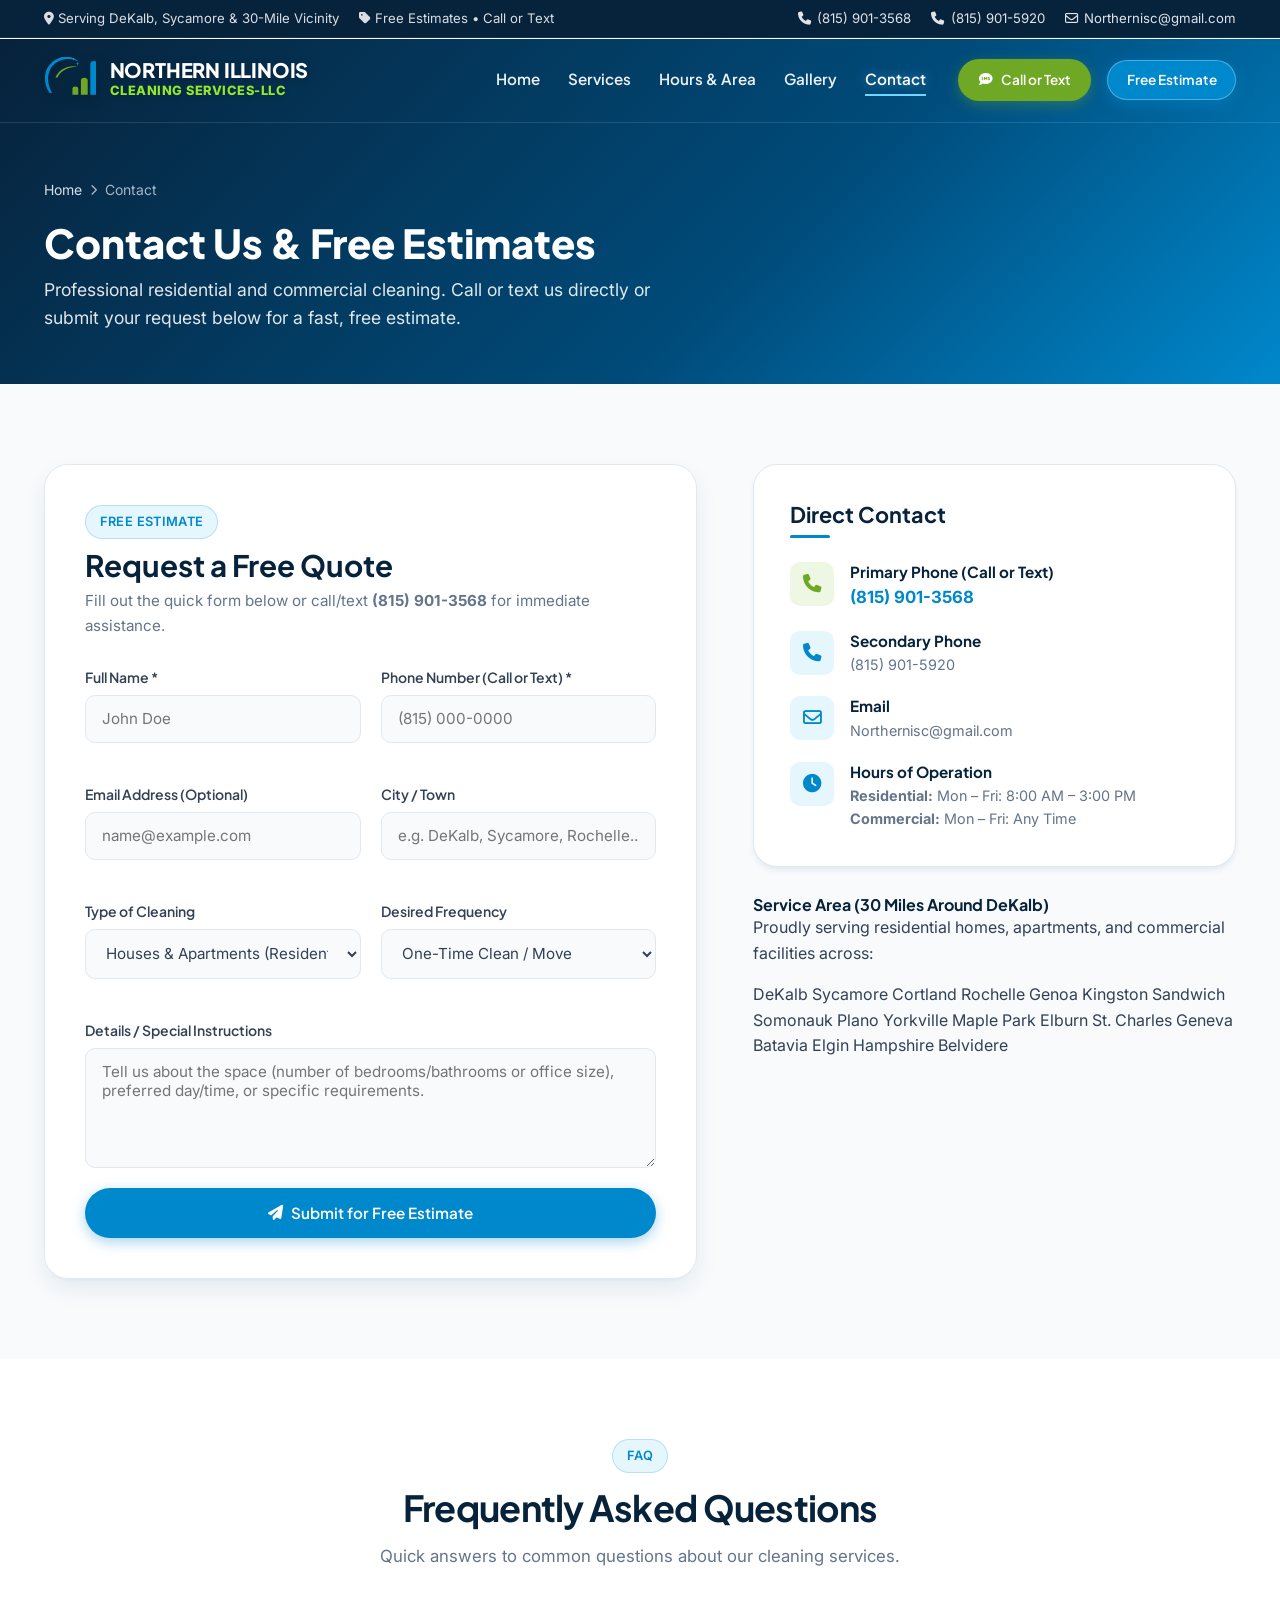
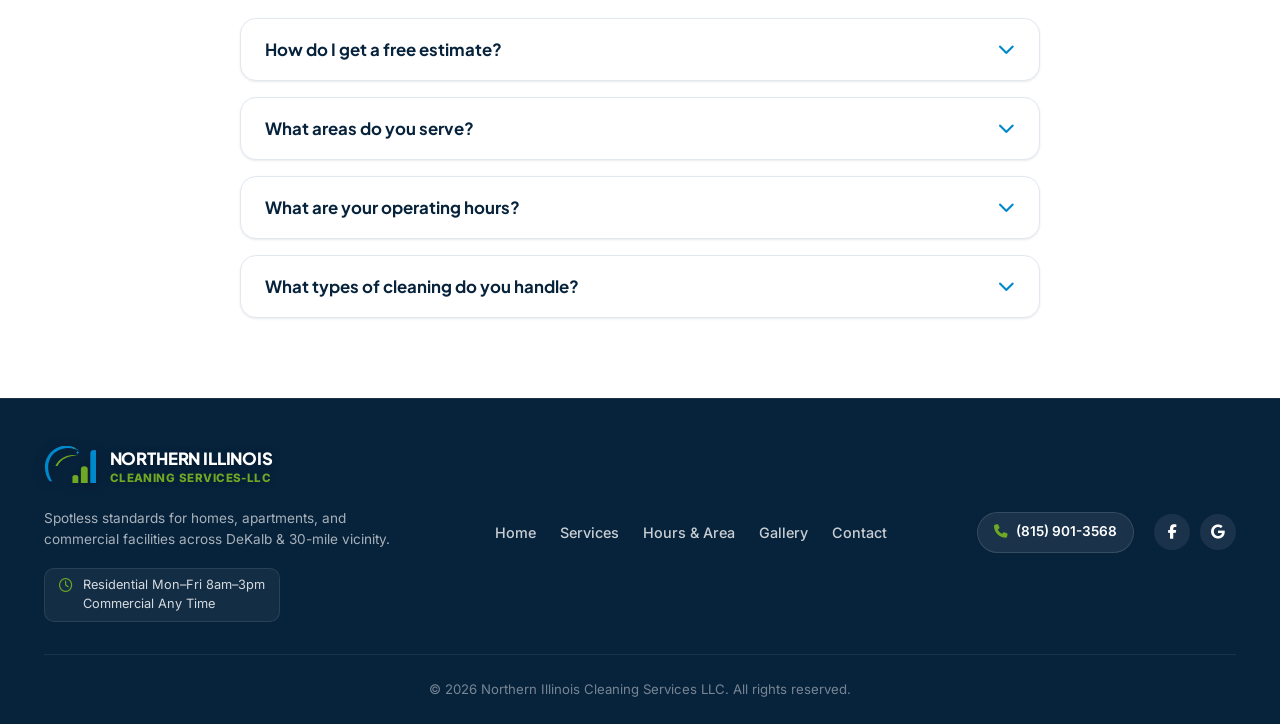
==== contact.html @ fe6244f5 "Fix commercial header mobile wrapping, add Facebook & Google buttons to mobile menu, and fix JS synt" ====
<!DOCTYPE html>
<html lang="en">
<head>
  <meta charset="UTF-8">
  <meta name="viewport" content="width=device-width, initial-scale=1.0">
  <title>Contact &amp; Free Estimate | Northern Illinois Cleaning Services LLC</title>
  <meta name="description" content="Get a free cleaning estimate for your house, apartment, or commercial office in DeKalb, IL and surrounding 30-mile vicinity. Call or text (815) 901-3568 today!">
  <link rel="preconnect" href="https://fonts.googleapis.com">
  <link rel="preconnect" href="https://fonts.gstatic.com" crossorigin>
  <link href="https://fonts.googleapis.com/css2?family=Inter:wght@400;500;600;700&family=Plus+Jakarta+Sans:wght@600;700;800&display=swap" rel="stylesheet">
  <link rel="stylesheet" href="https://cdnjs.cloudflare.com/ajax/libs/font-awesome/6.5.1/css/all.min.css">
  <link rel="stylesheet" href="css/style.css?v=2.9">
</head>
<body>

  <!-- Top Utility Bar -->
  <div class="top-bar">
    <div class="container top-bar-inner">
      <div class="top-bar-left">
        <span><i class="fa-solid fa-location-dot"></i> Serving DeKalb, Sycamore &amp; 30-Mile Vicinity</span>
        <span><i class="fa-solid fa-tag"></i> Free Estimates • Call or Text</span>
      </div>
      <div class="top-bar-right">
        <a href="tel:8159013568"><i class="fa-solid fa-phone"></i> (815) 901-3568</a>
        <a href="tel:8159015920"><i class="fa-solid fa-phone"></i> (815) 901-5920</a>
        <a href="mailto:Northernisc@gmail.com"><i class="fa-regular fa-envelope"></i> Northernisc@gmail.com</a>
      </div>
    </div>
  </div>

  <!-- Main Navigation Header -->
  <header class="site-header">
    <div class="container header-inner">
      <a href="index.html" class="logo-link">
        <img src="images/logo-icon.svg" alt="Northern Illinois Cleaning Services Logo" class="logo-img-mark" width="52" height="52">
        <div class="logo-text">
          <span class="logo-title">NORTHERN ILLINOIS</span>
          <span class="logo-subtitle">CLEANING SERVICES-LLC</span>
        </div>
      </a>

      <nav class="main-nav">
        <ul class="nav-links">
          <li><a href="index.html" class="nav-link">Home</a></li>
          <li><a href="index.html#services" class="nav-link">Services</a></li>
          <li><a href="index.html#hours" class="nav-link">Hours &amp; Area</a></li>
          <li><a href="gallery.html" class="nav-link">Gallery</a></li>
          <li><a href="contact.html" class="nav-link active">Contact</a></li>
          <li class="mobile-social-menu-item">
            <div class="mobile-social-buttons">
              <a href="#" class="mobile-social-btn btn-facebook" aria-label="Facebook">
                <i class="fa-brands fa-facebook-f"></i>
                <span>Facebook</span>
              </a>
              <a href="#" class="mobile-social-btn btn-google" aria-label="Google">
                <i class="fa-brands fa-google"></i>
                <span>Google</span>
              </a>
            </div>
          </li>
        </ul>
        <div class="nav-actions">
          <a href="tel:8159013568" class="btn btn-green btn-sm"><i class="fa-solid fa-comment-sms"></i> Call or Text</a>
          <a href="contact.html" class="btn btn-primary btn-sm">Free Estimate</a>
          <button class="mobile-toggle" aria-label="Toggle navigation menu" aria-expanded="false">
            <i class="fa-solid fa-bars"></i>
          </button>
        </div>
      </nav>
    </div>
  </header>

  <!-- Page Banner -->
  <section class="page-banner">
    <div class="container">
      <nav class="breadcrumb">
        <a href="index.html">Home</a>
        <i class="fa-solid fa-chevron-right" style="font-size: 0.7rem;"></i>
        <span>Contact</span>
      </nav>
      <div class="heading-reveal-mask">
        <h1>Contact Us &amp; Free Estimates</h1>
      </div>
      <p>Professional residential and commercial cleaning. Call or text us directly or submit your request below for a fast, free estimate.</p>
    </div>
  </section>

  <!-- Contact Section -->
  <section class="section section-light">
    <div class="container">
      <div class="contact-grid">
        
        <!-- Quote / Contact Form -->
        <div class="form-card">
          <span class="badge badge-cyan" style="margin-bottom: 0.5rem;">Free Estimate</span>
          <h2>Request a Free Quote</h2>
          <p class="form-subtitle">Fill out the quick form below or call/text <strong>(815) 901-3568</strong> for immediate assistance.</p>

          <div id="formStatus" class="form-status"></div>

          <form id="contactQuoteForm">
            <div class="form-group-row">
              <div class="form-group">
                <label for="fullName" class="form-label">Full Name *</label>
                <input type="text" id="fullName" class="form-control" placeholder="John Doe" required>
              </div>
              <div class="form-group">
                <label for="phone" class="form-label">Phone Number (Call or Text) *</label>
                <input type="tel" id="phone" class="form-control" placeholder="(815) 000-0000" required>
              </div>
            </div>

            <div class="form-group-row">
              <div class="form-group">
                <label for="email" class="form-label">Email Address (Optional)</label>
                <input type="email" id="email" class="form-control" placeholder="name@example.com">
              </div>
              <div class="form-group">
                <label for="cityLocation" class="form-label">City / Town</label>
                <input type="text" id="cityLocation" class="form-control" placeholder="e.g. DeKalb, Sycamore, Rochelle...">
              </div>
            </div>

            <div class="form-group-row">
              <div class="form-group">
                <label for="serviceType" class="form-label">Type of Cleaning</label>
                <select id="serviceType" class="form-control">
                  <option value="house_apartment">Houses &amp; Apartments (Residential)</option>
                  <option value="commercial_office">Offices &amp; Commercial</option>
                  <option value="regular_clean">Regular Maintenance Cleaning</option>
                  <option value="deep_cleaning">Deep Cleaning</option>
                  <option value="move_in_out">Move-In / Move-Out</option>
                  <option value="floor_carpet">Floor Care &amp; Other</option>
                </select>
              </div>
              <div class="form-group">
                <label for="serviceFrequency" class="form-label">Desired Frequency</label>
                <select id="serviceFrequency" class="form-control">
                  <option value="one_time">One-Time Clean / Move</option>
                  <option value="weekly">Weekly</option>
                  <option value="bi_weekly">Bi-Weekly (Every 2 Weeks)</option>
                  <option value="monthly">Monthly</option>
                  <option value="daily">Daily (Commercial)</option>
                </select>
              </div>
            </div>

            <div class="form-group">
              <label for="message" class="form-label">Details / Special Instructions</label>
              <textarea id="message" class="form-control" placeholder="Tell us about the space (number of bedrooms/bathrooms or office size), preferred day/time, or specific requirements."></textarea>
            </div>

            <button type="submit" class="btn btn-primary" style="width: 100%;">
              <i class="fa-solid fa-paper-plane"></i> Submit for Free Estimate
            </button>
          </form>
        </div>

        <!-- Sidebar Contact Info -->
        <div class="contact-sidebar">
          
          <div class="contact-info-card">
            <h3>Direct Contact</h3>
            <div class="contact-items">
              
              <div class="contact-item">
                <div class="contact-item-icon" style="background-color: var(--brand-green-light); color: var(--brand-green);">
                  <i class="fa-solid fa-phone"></i>
                </div>
                <div class="contact-item-text">
                  <h4>Primary Phone (Call or Text)</h4>
                  <p><a href="tel:8159013568" style="font-weight: 700; color: var(--primary-blue); font-size: 1.05rem;">(815) 901-3568</a></p>
                </div>
              </div>

              <div class="contact-item">
                <div class="contact-item-icon">
                  <i class="fa-solid fa-phone"></i>
                </div>
                <div class="contact-item-text">
                  <h4>Secondary Phone</h4>
                  <p><a href="tel:8159015920">(815) 901-5920</a></p>
                </div>
              </div>

              <div class="contact-item">
                <div class="contact-item-icon">
                  <i class="fa-regular fa-envelope"></i>
                </div>
                <div class="contact-item-text">
                  <h4>Email</h4>
                  <p><a href="mailto:Northernisc@gmail.com">Northernisc@gmail.com</a></p>
                </div>
              </div>

              <div class="contact-item">
                <div class="contact-item-icon">
                  <i class="fa-solid fa-clock"></i>
                </div>
                <div class="contact-item-text">
                  <h4>Hours of Operation</h4>
                  <p><strong>Residential:</strong> Mon – Fri: 8:00 AM – 3:00 PM</p>
                  <p><strong>Commercial:</strong> Mon – Fri: Any Time</p>
                </div>
              </div>

            </div>
          </div>

          <!-- Service Coverage Box (30 Miles) -->
          <div class="coverage-box">
            <h4>Service Area (30 Miles Around DeKalb)</h4>
            <p>Proudly serving residential homes, apartments, and commercial facilities across:</p>
            <div class="coverage-tags">
              <span class="coverage-tag">DeKalb</span>
              <span class="coverage-tag">Sycamore</span>
              <span class="coverage-tag">Cortland</span>
              <span class="coverage-tag">Rochelle</span>
              <span class="coverage-tag">Genoa</span>
              <span class="coverage-tag">Kingston</span>
              <span class="coverage-tag">Sandwich</span>
              <span class="coverage-tag">Somonauk</span>
              <span class="coverage-tag">Plano</span>
              <span class="coverage-tag">Yorkville</span>
              <span class="coverage-tag">Maple Park</span>
              <span class="coverage-tag">Elburn</span>
              <span class="coverage-tag">St. Charles</span>
              <span class="coverage-tag">Geneva</span>
              <span class="coverage-tag">Batavia</span>
              <span class="coverage-tag">Elgin</span>
              <span class="coverage-tag">Hampshire</span>
              <span class="coverage-tag">Belvidere</span>
            </div>
          </div>

        </div>

      </div>
    </div>
  </section>

  <!-- FAQ Section -->
  <section id="faq" class="section section-white">
    <div class="container">
      <div class="section-header">
        <span class="badge badge-cyan">FAQ</span>
        <h2>Frequently Asked Questions</h2>
        <p>Quick answers to common questions about our cleaning services.</p>
      </div>

      <div class="faq-list">
        <!-- FAQ 1 -->
        <div class="faq-item">
          <button class="faq-question">
            <span>How do I get a free estimate?</span>
            <i class="fa-solid fa-chevron-down"></i>
          </button>
          <div class="faq-answer">
            <p>You can call or text us anytime at <strong>(815) 901-3568</strong> or <strong>(815) 901-5920</strong>, or submit the form above. We offer completely free estimates with no obligation.</p>
          </div>
        </div>

        <!-- FAQ 2 -->
        <div class="faq-item">
          <button class="faq-question">
            <span>What areas do you serve?</span>
            <i class="fa-solid fa-chevron-down"></i>
          </button>
          <div class="faq-answer">
            <p>We serve a 30-mile radius around DeKalb, IL, including Sycamore, Cortland, Rochelle, Genoa, Kingston, Sandwich, Plano, Yorkville, Elburn, St. Charles, Geneva, Batavia, Elgin, and surrounding towns.</p>
          </div>
        </div>

        <!-- FAQ 3 -->
        <div class="faq-item">
          <button class="faq-question">
            <span>What are your operating hours?</span>
            <i class="fa-solid fa-chevron-down"></i>
          </button>
          <div class="faq-answer">
            <p>For residential cleanings (houses and apartments), our hours are Monday through Friday from 8:00 AM to 3:00 PM. For commercial clients (offices and workspaces), we are available Monday through Friday at any time, including daytime, evening, and night shifts.</p>
          </div>
        </div>

        <!-- FAQ 4 -->
        <div class="faq-item">
          <button class="faq-question">
            <span>What types of cleaning do you handle?</span>
            <i class="fa-solid fa-chevron-down"></i>
          </button>
          <div class="faq-answer">
            <p>We provide full-service cleaning for every need: regular maintenance (daily, weekly, bi-weekly, monthly), deep cleans, move-in / move-out turnover cleanings, and floor maintenance for homes, apartments, and offices.</p>
          </div>
        </div>
      </div>

    </div>
  </section>

  <!-- Footer (Compact Modern Design) -->
  <footer class="site-footer">
    <div class="container">
      <div class="footer-compact-wrap">
        <!-- Brand & Slogan -->
        <div class="footer-brand-compact">
          <a href="index.html" class="logo-link">
            <img src="images/logo-icon.svg" alt="Northern Illinois Cleaning Services" class="logo-img-mark" width="40" height="40">
            <div class="logo-text">
              <span class="logo-title" style="color: #ffffff; font-size: 1.05rem;">NORTHERN ILLINOIS</span>
              <span class="logo-subtitle" style="color: var(--brand-green); font-size: 0.72rem;">CLEANING SERVICES-LLC</span>
            </div>
          </a>
          <p>
            Spotless standards for homes, apartments, and commercial facilities across DeKalb &amp; 30-mile vicinity.
          </p>
          <div class="footer-hours-pill">
            <i class="fa-regular fa-clock"></i>
            <span>Residential Mon–Fri 8am–3pm<br>Commercial Any Time</span>
          </div>
        </div>

        <!-- Quick Horizontal Nav Links (Single Line) -->
        <nav class="footer-nav-compact" aria-label="Footer navigation">
          <a href="index.html">Home</a>
          <a href="index.html#services">Services</a>
          <a href="index.html#hours">Hours &amp; Area</a>
          <a href="gallery.html">Gallery</a>
          <a href="contact.html" class="active">Contact</a>
        </nav>

        <!-- Direct Actions & Socials -->
        <div class="footer-contact-compact">
          <a href="tel:8159013568" class="footer-phone-pill" title="Call or text for estimate">
            <i class="fa-solid fa-phone"></i> (815) 901-3568
          </a>
          <div class="footer-socials">
            <a href="#" class="social-link" aria-label="Facebook"><i class="fa-brands fa-facebook-f"></i></a>
            <a href="#" class="social-link" aria-label="Google Business"><i class="fa-brands fa-google"></i></a>
          </div>
        </div>
      </div>

      <!-- Bottom Bar: All Rights Reserved as the Very Last Thing on the Page -->
      <div class="footer-bottom">
        <p>&copy; 2026 Northern Illinois Cleaning Services LLC. All rights reserved.</p>
      </div>
    </div>
  </footer>

  <script src="js/main.js?v=2.9"></script>
</body>
</html>
---- css/style.css ----
/* ==========================================================================
   NORTHERN ILLINOIS CLEANING SERVICES LLC - STYLESHEET
   ========================================================================== */

:root {
  /* Brand Colors from Logo */
  --primary-blue: #0088cc;
  --primary-dark: #004b7a;
  --primary-deep: #07223b;
  --accent-blue: #00a4e4;
  --accent-light: #e5f6fd;
  
  --brand-green: #6ea824;
  --brand-green-dark: #588a1b;
  --brand-green-light: #eef7e4;
  
  --dark: #132238;
  --text-main: #334155;
  --text-muted: #64748b;
  --text-light: #94a3b8;
  --light-bg: #f8fafc;
  --card-bg: #ffffff;
  --border-color: #e2e8f0;
  
  /* Typography */
  --font-sans: 'Inter', -apple-system, BlinkMacSystemFont, 'Segoe UI', Roboto, sans-serif;
  --font-heading: 'Plus Jakarta Sans', -apple-system, BlinkMacSystemFont, 'Segoe UI', Roboto, sans-serif;
  
  /* Shadows */
  --shadow-sm: 0 1px 3px rgba(0, 0, 0, 0.06), 0 1px 2px rgba(0, 0, 0, 0.04);
  --shadow-md: 0 4px 6px -1px rgba(0, 75, 122, 0.08), 0 2px 4px -2px rgba(0, 75, 122, 0.05);
  --shadow-lg: 0 10px 25px -3px rgba(0, 75, 122, 0.1), 0 4px 6px -4px rgba(0, 75, 122, 0.05);
  --shadow-xl: 0 20px 35px -5px rgba(0, 75, 122, 0.15), 0 8px 10px -6px rgba(0, 75, 122, 0.05);
  
  /* Transitions */
  --transition: all 0.25s cubic-bezier(0.4, 0, 0.2, 1);
  --radius-sm: 6px;
  --radius-md: 10px;
  --radius-lg: 16px;
  --radius-xl: 24px;
  --radius-full: 9999px;
  
  --container-max: 1240px;
}

/* Base Reset */
*, *::before, *::after {
  box-sizing: border-box;
  margin: 0;
  padding: 0;
}

html {
  scroll-behavior: smooth;
  font-size: 16px;
}

body {
  font-family: var(--font-sans);
  color: var(--text-main);
  background-color: var(--light-bg);
  line-height: 1.6;
  overflow-x: hidden;
}

h1, h2, h3, h4, h5, h6 {
  font-family: var(--font-heading);
  color: var(--primary-deep);
  line-height: 1.25;
  font-weight: 700;
}

p {
  margin-bottom: 1rem;
}

p:last-child {
  margin-bottom: 0;
}

a {
  color: var(--primary-blue);
  text-decoration: none;
  transition: var(--transition);
}

a:hover {
  color: var(--brand-green);
}

img {
  max-width: 100%;
  height: auto;
  display: block;
}

ul {
  list-style: none;
}

.container {
  width: 100%;
  max-width: var(--container-max);
  margin-left: auto;
  margin-right: auto;
  padding-left: 1.5rem;
  padding-right: 1.5rem;
}

/* ==========================================================================
   BUTTONS & BADGES
   ========================================================================== */
.btn {
  display: inline-flex;
  align-items: center;
  justify-content: center;
  gap: 0.5rem;
  padding: 0.85rem 1.75rem;
  font-family: var(--font-heading);
  font-size: 0.95rem;
  font-weight: 600;
  border-radius: var(--radius-full);
  transition: var(--transition);
  cursor: pointer;
  border: 2px solid transparent;
  white-space: nowrap;
}

.btn-primary {
  background-color: var(--primary-blue);
  color: #ffffff;
  box-shadow: 0 4px 14px rgba(0, 136, 204, 0.35);
}

.btn-primary:hover {
  background-color: #0072aa;
  color: #ffffff;
  transform: translateY(-2px);
  box-shadow: 0 6px 20px rgba(0, 136, 204, 0.45);
}

.btn-green {
  background-color: var(--brand-green);
  color: #ffffff;
  box-shadow: 0 4px 14px rgba(110, 168, 36, 0.35);
}

.btn-green:hover {
  background-color: var(--brand-green-dark);
  color: #ffffff;
  transform: translateY(-2px);
}

.btn-secondary {
  background-color: var(--primary-deep);
  color: #ffffff;
}

.btn-secondary:hover {
  background-color: var(--primary-dark);
  color: #ffffff;
  transform: translateY(-2px);
}

.btn-outline {
  background-color: transparent;
  border-color: rgba(255, 255, 255, 0.5);
  color: #ffffff;
}

.btn-outline:hover {
  background-color: #ffffff;
  border-color: #ffffff;
  color: var(--primary-deep);
  transform: translateY(-2px);
}

.btn-outline-primary {
  background-color: transparent;
  border-color: var(--primary-blue);
  color: var(--primary-blue);
}

.btn-outline-primary:hover {
  background-color: var(--primary-blue);
  color: #ffffff;
}

.btn-white {
  background-color: #ffffff;
  color: var(--primary-deep);
}

.btn-white:hover {
  background-color: #f1f5f9;
  color: var(--primary-blue);
  transform: translateY(-2px);
}

.btn-sm {
  padding: 0.5rem 1.15rem;
  font-size: 0.85rem;
}

.badge {
  display: inline-flex;
  align-items: center;
  gap: 0.4rem;
  padding: 0.35rem 0.85rem;
  border-radius: var(--radius-full);
  font-size: 0.8rem;
  font-weight: 600;
  letter-spacing: 0.03em;
  text-transform: uppercase;
}

.badge-cyan {
  background-color: var(--accent-light);
  color: var(--primary-blue);
  border: 1px solid rgba(0, 136, 204, 0.2);
}

.badge-green {
  background-color: var(--brand-green-light);
  color: var(--brand-green);
  border: 1px solid rgba(110, 168, 36, 0.25);
}

.badge-white {
  background-color: rgba(255, 255, 255, 0.15);
  color: #ffffff;
  backdrop-filter: blur(8px);
  border: 1px solid rgba(255, 255, 255, 0.25);
}

/* ==========================================================================
   TOP BAR & HEADER NAVIGATION
   ========================================================================== */
.top-bar {
  background-color: var(--primary-deep);
  color: rgba(255, 255, 255, 0.85);
  font-size: 0.825rem;
  padding: 0.5rem 0;
  border-bottom: 1px solid rgba(255, 255, 255, 0.08);
  position: relative;
  z-index: 1001;
}

.top-bar-inner {
  display: flex;
  justify-content: space-between;
  align-items: center;
  flex-wrap: wrap;
  gap: 0.75rem;
}

.top-bar-left, .top-bar-right {
  display: flex;
  align-items: center;
  gap: 1.25rem;
}

.top-bar a {
  color: rgba(255, 255, 255, 0.88);
  display: inline-flex;
  align-items: center;
  gap: 0.4rem;
}

.top-bar a:hover {
  color: #72d4ff;
}

/* Base Site Header: Modern Transparent at Top */
.site-header {
  position: -webkit-sticky;
  position: sticky;
  top: 0;
  z-index: 1000;
  width: 100%;
  background-color: transparent;
  backdrop-filter: blur(0px);
  -webkit-backdrop-filter: blur(0px);
  border-bottom: 1px solid rgba(255, 255, 255, 0.12);
  box-shadow: none;
  -webkit-transform: translate3d(0, 0, 0);
  transform: translate3d(0, 0, 0);
  transition: background-color 0.35s cubic-bezier(0.4, 0, 0.2, 1),
              backdrop-filter 0.35s cubic-bezier(0.4, 0, 0.2, 1),
              -webkit-backdrop-filter 0.35s cubic-bezier(0.4, 0, 0.2, 1),
              border-color 0.35s cubic-bezier(0.4, 0, 0.2, 1),
              box-shadow 0.35s cubic-bezier(0.4, 0, 0.2, 1);
}

/* Scrolled State & Mobile Menu Open State: Solid White Frosted Glass */
.site-header.scrolled,
.site-header.menu-open {
  background-color: rgba(255, 255, 255, 0.98) !important;
  backdrop-filter: blur(14px);
  -webkit-backdrop-filter: blur(14px);
  border-bottom: 1px solid rgba(226, 232, 240, 0.9);
  box-shadow: 0 4px 20px -2px rgba(7, 34, 59, 0.08), 0 2px 6px -1px rgba(0, 0, 0, 0.04);
}

.header-inner {
  display: flex;
  align-items: center;
  justify-content: space-between;
  height: 84px;
  transition: height 0.3s cubic-bezier(0.4, 0, 0.2, 1);
}

.site-header.scrolled .header-inner {
  height: 70px;
}

.logo-link {
  display: flex;
  align-items: center;
  gap: 0.85rem;
  text-decoration: none;
}

.logo-img-mark {
  width: 52px;
  height: 52px;
  object-fit: contain;
  flex-shrink: 0;
  filter: drop-shadow(0 2px 6px rgba(0, 0, 0, 0.25));
  transition: width 0.3s ease, height 0.3s ease, filter 0.3s ease;
}

.site-header.scrolled .logo-img-mark {
  width: 44px;
  height: 44px;
  filter: none;
}

.logo-text {
  display: flex;
  flex-direction: column;
}

.logo-title {
  font-family: var(--font-heading);
  font-size: 1.25rem;
  font-weight: 800;
  color: #ffffff;
  letter-spacing: -0.01em;
  line-height: 1.1;
  text-shadow: 0 2px 10px rgba(0, 0, 0, 0.25);
  transition: color 0.3s ease, text-shadow 0.3s ease;
}

.site-header.scrolled .logo-title,
.site-header.menu-open .logo-title {
  color: var(--primary-blue);
  text-shadow: none;
}

.logo-subtitle {
  font-size: 0.8rem;
  font-weight: 800;
  color: #94e82b;
  letter-spacing: 0.04em;
  text-transform: uppercase;
  text-shadow: 0 1px 6px rgba(0, 0, 0, 0.2);
  transition: color 0.3s ease, text-shadow 0.3s ease;
}

.site-header.scrolled .logo-subtitle,
.site-header.menu-open .logo-subtitle {
  color: var(--brand-green);
  text-shadow: none;
}

.main-nav {
  display: flex;
  align-items: center;
  gap: 2rem;
}

.nav-links {
  display: flex;
  align-items: center;
  gap: 1.75rem;
}

.nav-link {
  font-family: var(--font-heading);
  font-size: 0.95rem;
  font-weight: 600;
  color: rgba(255, 255, 255, 0.92);
  padding: 0.5rem 0;
  position: relative;
  transition: color 0.25s ease, text-shadow 0.25s ease;
}

.nav-link::after {
  content: '';
  position: absolute;
  bottom: 0;
  left: 0;
  width: 0%;
  height: 2px;
  background-color: #72d4ff;
  transition: var(--transition);
}

.nav-link:hover, .nav-link.active {
  color: #ffffff;
  text-shadow: 0 0 12px rgba(114, 212, 255, 0.5);
}

.nav-link:hover::after, .nav-link.active::after {
  width: 100%;
}

/* Scrolled Nav Links */
.site-header.scrolled .nav-link {
  color: var(--text-main);
  text-shadow: none;
}

.site-header.scrolled .nav-link::after {
  background-color: var(--primary-blue);
}

.site-header.scrolled .nav-link:hover, 
.site-header.scrolled .nav-link.active {
  color: var(--primary-blue);
  text-shadow: none;
}

.nav-actions {
  display: flex;
  align-items: center;
  gap: 1rem;
}

/* Estimate button in transparent state has subtle glow */
.site-header:not(.scrolled) .nav-actions .btn-primary {
  border: 1.5px solid rgba(255, 255, 255, 0.3);
  box-shadow: 0 4px 15px rgba(0, 136, 204, 0.5);
}

.mobile-social-menu-item {
  display: none;
}

.mobile-toggle {
  display: none;
  background: none;
  border: none;
  font-size: 1.5rem;
  color: #ffffff;
  cursor: pointer;
  padding: 0.5rem;
  transition: color 0.3s ease;
}

.site-header.scrolled .mobile-toggle,
.site-header.menu-open .mobile-toggle {
  color: var(--primary-deep);
}

/* Anchor smooth scrolling offset */
section[id], div[id] {
  scroll-margin-top: 85px;
}

/* ==========================================================================
   PAGE HERO / SUBPAGE BANNER
   ========================================================================== */
.page-banner {
  background: linear-gradient(135deg, var(--primary-deep) 0%, var(--primary-dark) 60%, var(--primary-blue) 100%);
  color: #ffffff;
  margin-top: -84px;
  padding: calc(84px + 3.5rem) 0 3.25rem;
  position: relative;
  overflow: hidden;
}

.page-banner h1 {
  color: #ffffff;
  font-size: 2.5rem;
  font-weight: 800;
  margin-bottom: 0.5rem;
}

.page-banner p {
  color: rgba(255, 255, 255, 0.88);
  font-size: 1.1rem;
  max-width: 650px;
}

.breadcrumb {
  display: flex;
  align-items: center;
  gap: 0.5rem;
  font-size: 0.875rem;
  margin-bottom: 1rem;
  color: rgba(255, 255, 255, 0.65);
}

.breadcrumb a {
  color: rgba(255, 255, 255, 0.85);
}

.breadcrumb a:hover {
  color: #72d4ff;
}

/* ==========================================================================
   HOMEPAGE HERO SECTION - CRESCENT CLEANING CINEMATIC VIDEO HERO
   ========================================================================== */
.hero-video-section {
  position: relative;
  min-height: 96vh;
  display: flex;
  align-items: center;
  justify-content: center;
  margin-top: -84px;
  padding: calc(84px + 6rem) 0 8.5rem;
  overflow: hidden;
  background-color: var(--primary-deep);
  color: #ffffff;
}

/* Background Video Container */
.hero-video-wrap {
  position: absolute;
  top: 0;
  left: 0;
  width: 100%;
  height: 100%;
  z-index: 1;
  overflow: hidden;
}

.hero-video-element {
  position: absolute;
  top: 50%;
  left: 50%;
  min-width: 100%;
  min-height: 100%;
  width: auto;
  height: auto;
  transform: translate(-50%, -50%);
  object-fit: cover;
  filter: brightness(0.85) contrast(1.1);
  opacity: 0;
  transition: opacity 1.2s ease-in-out;
  pointer-events: none;
}

.hero-video-element.active {
  opacity: 1;
}

/* Dark Cinematic Navy/Blue Gradient Overlay */
.hero-video-overlay {
  position: absolute;
  inset: 0;
  z-index: 2;
  background: linear-gradient(
    180deg,
    rgba(7, 34, 59, 0.72) 0%,
    rgba(7, 34, 59, 0.48) 45%,
    rgba(7, 34, 59, 0.88) 100%
  );
  backdrop-filter: blur(1px);
}

/* Hero Content */
.hero-video-content {
  position: relative;
  z-index: 3;
  text-align: center;
  max-width: 1100px;
  margin: 0 auto;
  padding: 0 1.5rem;
}

.hero-giant-title {
  font-family: var(--font-heading);
  font-size: 3.85rem;
  font-weight: 800;
  line-height: 1.16;
  letter-spacing: -0.02em;
  color: #ffffff;
  margin-bottom: 0;
  text-shadow: 0 4px 24px rgba(0, 0, 0, 0.65);
}

.hero-giant-title span.text-highlight {
  display: block;
  color: #72d4ff;
  font-weight: 800;
  letter-spacing: -0.01em;
  margin-top: 0.45rem;
}

/* Scroll Down Indicator */
.hero-scroll-down {
  position: absolute;
  bottom: 25px;
  left: 50%;
  transform: translateX(-50%);
  z-index: 3;
  color: rgba(255, 255, 255, 0.75);
  font-size: 1.35rem;
  animation: heroBounce 2s infinite;
  text-decoration: none;
  transition: var(--transition);
}

.hero-scroll-down:hover {
  color: #72d4ff;
}

@keyframes heroBounce {
  0%, 20%, 50%, 80%, 100% {
    transform: translate(-50%, 0);
  }
  40% {
    transform: translate(-50%, -10px);
  }
  60% {
    transform: translate(-50%, -5px);
  }
}

@media (max-width: 768px) {
  .hero-video-section {
    min-height: 85vh;
    margin-top: -76px;
    padding: calc(76px + 3rem) 0 4.5rem;
  }

  .hero-giant-title {
    font-size: 2.35rem;
    margin-bottom: 0;
  }
}

/* ==========================================================================
   STATS STRIP
   ========================================================================== */
.stats-strip {
  background-color: #ffffff;
  padding: 2.25rem 0;
  box-shadow: var(--shadow-md);
  position: relative;
  z-index: 10;
  margin-top: -30px;
  border-radius: var(--radius-xl);
  margin-left: 1.5rem;
  margin-right: 1.5rem;
  max-width: var(--container-max);
}

.stats-grid {
  display: grid;
  grid-template-columns: repeat(3, 1fr);
  gap: 1.5rem;
  text-align: center;
}

.stat-item {
  padding: 0 1rem;
  border-right: 1px solid var(--border-color);
}

.stat-item:last-child {
  border-right: none;
}

.stat-number {
  font-family: var(--font-heading);
  font-size: 2.25rem;
  font-weight: 800;
  color: var(--primary-blue);
  line-height: 1;
  margin-bottom: 0.35rem;
}

.stat-label {
  font-size: 0.875rem;
  font-weight: 600;
  color: var(--text-muted);
}

/* ==========================================================================
   SERVICES SECTION
   ========================================================================== */
.section {
  padding: 5rem 0;
}

.section-light {
  background-color: var(--light-bg);
}

.section-white {
  background-color: #ffffff;
}

.section-header {
  text-align: center;
  max-width: 700px;
  margin: 0 auto 3rem;
}

.section-header .badge {
  margin-bottom: 0.75rem;
}

.section-header h2 {
  font-size: 2.25rem;
  letter-spacing: -0.02em;
  margin-bottom: 0.85rem;
}

.section-header p {
  font-size: 1.05rem;
  color: var(--text-muted);
}

.services-grid {
  display: grid;
  grid-template-columns: repeat(3, 1fr);
  gap: 2rem;
}

.service-card {
  background-color: var(--card-bg);
  border-radius: var(--radius-lg);
  overflow: visible;
  box-shadow: var(--shadow-sm);
  border: 1px solid var(--border-color);
  transition: var(--transition);
  display: flex;
  flex-direction: column;
}

.service-card:hover {
  transform: translateY(-5px);
  box-shadow: var(--shadow-xl);
  border-color: rgba(0, 136, 204, 0.4);
}

.service-thumb-wrap {
  position: relative;
  height: 250px;
  overflow: visible;
}

.service-thumb-main {
  width: 100%;
  height: 100%;
  overflow: hidden;
  border-radius: calc(var(--radius-lg) - 1px) calc(var(--radius-lg) - 1px) 0 0;
  position: relative;
  background-color: #07223b;
}

.service-thumb-main img {
  width: 100%;
  height: 100%;
  object-fit: cover;
  transition: transform 0.6s cubic-bezier(0.2, 0, 0.2, 1);
}

.service-card:hover .service-thumb-main img {
  transform: scale(1.06);
}

/* Category Badge (Top Left of Thumbnail) */
.service-category-tag {
  position: absolute;
  top: 14px;
  left: 14px;
  background: rgba(7, 34, 59, 0.88);
  backdrop-filter: blur(8px);
  -webkit-backdrop-filter: blur(8px);
  color: #ffffff;
  padding: 0.35rem 0.75rem;
  border-radius: var(--radius-full);
  font-size: 0.75rem;
  font-weight: 700;
  letter-spacing: 0.02em;
  display: flex;
  align-items: center;
  gap: 0.45rem;
  box-shadow: 0 4px 12px rgba(0, 0, 0, 0.25);
  border: 1px solid rgba(255, 255, 255, 0.2);
  z-index: 2;
}

.service-category-tag i {
  color: var(--brand-green);
}

/* Parallax Subimage Floating Card (Shifted down and to the right into whitespace) */
.service-subimage-card {
  position: absolute;
  bottom: -36px;
  right: -22px;
  width: 192px;
  height: 142px;
  border-radius: 18px;
  border: none;
  box-shadow: 0 20px 45px rgba(0, 0, 0, 0.4);
  z-index: 5;
  -webkit-transform: translate3d(0, var(--subimage-y, 0px), 0);
  transform: translate3d(0, var(--subimage-y, 0px), 0);
  transition: box-shadow 0.3s ease;
  will-change: transform;
}

.service-card:hover .service-subimage-card {
  box-shadow: 0 26px 58px rgba(0, 0, 0, 0.5);
}

.subimage-inner {
  position: relative;
  width: 100%;
  height: 100%;
  border-radius: 18px;
  overflow: hidden;
  background-color: #07223b;
  transition: transform 0.4s cubic-bezier(0.2, 0, 0.2, 1);
}

.service-card:hover .subimage-inner {
  transform: scale(1.04);
}

.subimage-inner img {
  width: 100%;
  height: 100%;
  object-fit: cover;
  transition: transform 0.6s ease;
}

.service-card:hover .subimage-inner img {
  transform: scale(1.08);
}

.service-body {
  padding: 2.25rem 1.75rem 1.75rem;
  flex: 1;
  display: flex;
  flex-direction: column;
}

.service-body h3 {
  font-size: 1.25rem;
  margin-bottom: 0.65rem;
  color: var(--primary-deep);
}

.service-body p {
  color: var(--text-muted);
  font-size: 0.95rem;
  margin-bottom: 1.25rem;
  flex: 1;
}

.service-features {
  margin-bottom: 1.5rem;
}

.service-features li {
  display: flex;
  align-items: center;
  gap: 0.5rem;
  font-size: 0.875rem;
  color: var(--text-main);
  margin-bottom: 0.4rem;
}

.service-features li i {
  color: var(--brand-green);
  font-size: 0.8rem;
}

.service-link {
  display: inline-flex;
  align-items: center;
  gap: 0.4rem;
  font-family: var(--font-heading);
  font-weight: 700;
  font-size: 0.9rem;
  color: var(--primary-blue);
}

.service-link:hover {
  color: var(--brand-green);
  gap: 0.6rem;
}

/* ==========================================================================
   WHY CHOOSE US
   ========================================================================== */
.feature-split {
  display: grid;
  grid-template-columns: 1fr 1fr;
  gap: 4rem;
  align-items: center;
}

.feature-img-stack {
  position: relative;
}

.feature-img-main {
  border-radius: var(--radius-xl);
  overflow: hidden;
  box-shadow: var(--shadow-xl);
  height: 440px;
}

.feature-img-main img {
  width: 100%;
  height: 100%;
  object-fit: cover;
}

.feature-badge-box {
  position: absolute;
  bottom: -20px;
  right: -20px;
  background-color: #ffffff;
  padding: 1.25rem 1.5rem;
  border-radius: var(--radius-lg);
  box-shadow: var(--shadow-xl);
  border: 1px solid var(--border-color);
  max-width: 240px;
}

.feature-badge-box h4 {
  font-size: 1.05rem;
  margin-bottom: 0.25rem;
  color: var(--primary-deep);
}

.feature-badge-box p {
  font-size: 0.825rem;
  color: var(--text-muted);
  margin-bottom: 0;
}

.feature-list {
  display: flex;
  flex-direction: column;
  gap: 1.35rem;
  margin-top: 1.75rem;
}

.feature-item {
  display: flex;
  gap: 1.15rem;
  align-items: flex-start;
}

.feature-icon-wrap {
  width: 48px;
  height: 48px;
  background-color: var(--accent-light);
  color: var(--primary-blue);
  border-radius: var(--radius-lg);
  display: flex;
  align-items: center;
  justify-content: center;
  font-size: 1.25rem;
  flex-shrink: 0;
  border: 1px solid rgba(0, 136, 204, 0.15);
}

.feature-item-body h4 {
  font-size: 1.1rem;
  margin-bottom: 0.25rem;
}

.feature-item-body p {
  color: var(--text-muted);
  font-size: 0.95rem;
}

/* ==========================================================================
   GALLERY PAGE & SHOWCASE
   ========================================================================== */
.gallery-filters {
  display: flex;
  justify-content: center;
  flex-wrap: wrap;
  gap: 0.75rem;
  margin-bottom: 2.5rem;
}

.filter-btn {
  padding: 0.6rem 1.35rem;
  font-family: var(--font-heading);
  font-size: 0.9rem;
  font-weight: 600;
  border-radius: var(--radius-full);
  background-color: #ffffff;
  color: var(--text-main);
  border: 1px solid var(--border-color);
  cursor: pointer;
  transition: var(--transition);
}

.filter-btn:hover, .filter-btn.active {
  background-color: var(--primary-blue);
  color: #ffffff;
  border-color: var(--primary-blue);
  box-shadow: 0 4px 12px rgba(0, 136, 204, 0.25);
}

/* ==========================================================================
   Creative Transformation Gallery (Dual Before & After with Indicator)
   ========================================================================== */
.gallery-grid {
  display: grid;
  grid-template-columns: repeat(2, 1fr);
  gap: 2rem;
}

.gallery-card {
  background: #ffffff;
  border-radius: var(--radius-xl);
  border: 1px solid rgba(0, 48, 80, 0.1);
  box-shadow: 0 4px 20px rgba(0, 48, 80, 0.05);
  padding: 1.25rem;
  display: flex;
  flex-direction: column;
  transition: transform 0.3s cubic-bezier(0.2, 0, 0.2, 1),
              box-shadow 0.3s cubic-bezier(0.2, 0, 0.2, 1),
              border-color 0.3s ease;
  position: relative;
}

.gallery-card:hover {
  transform: translateY(-4px);
  box-shadow: 0 12px 32px rgba(0, 48, 80, 0.1);
  border-color: rgba(0, 136, 204, 0.25);
}

.card-header-clean {
  display: flex;
  align-items: center;
  justify-content: space-between;
  margin-bottom: 0.85rem;
  padding: 0 0.25rem;
  gap: 0.75rem;
  flex-wrap: wrap;
}

.card-title-clean {
  font-size: 1.05rem;
  font-weight: 700;
  color: var(--primary-deep);
  margin: 0;
}

.category-tag-clean {
  display: inline-flex;
  align-items: center;
  gap: 0.35rem;
  font-size: 0.75rem;
  font-weight: 700;
  text-transform: uppercase;
  letter-spacing: 0.04em;
  color: var(--primary-blue);
  background: rgba(0, 136, 204, 0.08);
  padding: 0.25rem 0.65rem;
  border-radius: var(--radius-full);
}

.transform-duo {
  position: relative;
  display: grid;
  grid-template-columns: 1fr 1fr;
  gap: 0.75rem;
  border-radius: var(--radius-lg);
  align-items: stretch;
}

.photo-pane,
.showcase-photo-pane {
  position: relative;
  border-radius: var(--radius-md);
  overflow: hidden;
  height: 240px;
  background-color: #07223b;
  cursor: pointer;
}

.showcase-photo-pane {
  height: 280px;
}

.photo-pane img,
.showcase-photo-pane img {
  width: 100%;
  height: 100%;
  object-fit: cover;
  display: block;
  transition: transform 0.45s cubic-bezier(0.2, 0, 0.2, 1),
              filter 0.4s ease;
}

/* Grayscale on Before image to emphasize dirty vs pristine transformation */
.before-pane img {
  filter: grayscale(88%) contrast(92%);
}

.before-pane:hover img {
  filter: grayscale(0%) contrast(100%);
}

.photo-pane:hover img,
.showcase-photo-pane:hover img {
  transform: scale(1.05);
}

/* Status Badges */
.status-pill {
  position: absolute;
  top: 10px;
  left: 10px;
  font-size: 0.7rem;
  font-weight: 800;
  letter-spacing: 0.06em;
  text-transform: uppercase;
  padding: 0.25rem 0.65rem;
  border-radius: var(--radius-full);
  display: inline-flex;
  align-items: center;
  gap: 0.3rem;
  backdrop-filter: blur(8px);
  -webkit-backdrop-filter: blur(8px);
  box-shadow: 0 2px 8px rgba(0, 0, 0, 0.2);
  z-index: 2;
}

.pill-before {
  background: rgba(220, 38, 38, 0.92);
  color: #ffffff;
}

.pill-after {
  background: rgba(22, 163, 74, 0.95);
  color: #ffffff;
}

.pill-showcase {
  background: rgba(0, 75, 122, 0.88);
  color: #ffffff;
}

/* Floating Center Indicator Arrow */
.transform-indicator {
  position: absolute;
  top: 50%;
  left: 50%;
  transform: translate(-50%, -50%);
  z-index: 4;
  pointer-events: none;
}

.indicator-icon {
  width: 36px;
  height: 36px;
  border-radius: 50%;
  background: #ffffff;
  color: var(--primary-deep);
  display: flex;
  align-items: center;
  justify-content: center;
  font-size: 0.9rem;
  box-shadow: 0 4px 14px rgba(0, 48, 80, 0.2);
  border: 2px solid var(--brand-green);
  transition: transform 0.3s ease, background-color 0.3s ease, color 0.3s ease;
}

.transform-card:hover .indicator-icon {
  transform: scale(1.18);
  background: var(--brand-green);
  color: #ffffff;
}

/* Pane Zoom Icon */
.pane-zoom-btn {
  position: absolute;
  top: 10px;
  right: 10px;
  width: 32px;
  height: 32px;
  background: rgba(0, 0, 0, 0.55);
  backdrop-filter: blur(6px);
  -webkit-backdrop-filter: blur(6px);
  border-radius: 50%;
  display: flex;
  align-items: center;
  justify-content: center;
  color: #ffffff;
  font-size: 0.8rem;
  opacity: 0;
  transform: scale(0.85);
  transition: all 0.2s ease;
  border: none;
  cursor: pointer;
  z-index: 3;
}

.photo-pane:hover .pane-zoom-btn,
.showcase-photo-pane:hover .pane-zoom-btn {
  opacity: 1;
  transform: scale(1);
}

@media (max-width: 900px) {
  .gallery-grid {
    grid-template-columns: 1fr;
  }
}

@media (max-width: 480px) {
  .photo-pane {
    height: 165px;
  }
  .showcase-photo-pane {
    height: 220px;
  }
  .indicator-icon {
    width: 30px;
    height: 30px;
    font-size: 0.75rem;
  }
}

/* ==========================================================================
   TESTIMONIALS
   ========================================================================== */
.testimonials-grid {
  display: grid;
  grid-template-columns: repeat(3, 1fr);
  gap: 2rem;
}

.testimonial-card {
  background-color: #ffffff;
  border-radius: var(--radius-lg);
  padding: 2.25rem;
  box-shadow: var(--shadow-md);
  border: 1px solid var(--border-color);
  position: relative;
  display: flex;
  flex-direction: column;
  justify-content: space-between;
}

.star-rating {
  color: #f59e0b;
  font-size: 0.95rem;
  margin-bottom: 1rem;
}

.testimonial-text {
  font-size: 0.95rem;
  color: var(--text-main);
  line-height: 1.6;
  margin-bottom: 1.5rem;
  font-style: italic;
}

.testimonial-author {
  display: flex;
  align-items: center;
  gap: 0.85rem;
}

.author-avatar {
  width: 44px;
  height: 44px;
  border-radius: 50%;
  background: var(--brand-green-light);
  color: var(--brand-green);
  display: flex;
  align-items: center;
  justify-content: center;
  font-weight: 700;
  font-size: 1.1rem;
}

.author-info h4 {
  font-size: 0.95rem;
  color: var(--primary-deep);
  margin-bottom: 0.15rem;
}

.author-info p {
  font-size: 0.8rem;
  color: var(--text-muted);
  margin-bottom: 0;
}

/* ==========================================================================
   CALL TO ACTION BANNER
   ========================================================================== */
.cta-banner {
  background: linear-gradient(135deg, var(--primary-deep) 0%, var(--primary-blue) 100%);
  border-radius: var(--radius-xl);
  padding: 3.5rem 3rem;
  color: #ffffff;
  display: flex;
  align-items: center;
  justify-content: space-between;
  gap: 2.5rem;
  box-shadow: var(--shadow-xl);
  position: relative;
  overflow: hidden;
}

.cta-banner h2 {
  color: #ffffff;
  font-size: 2.1rem;
  margin-bottom: 0.5rem;
}

.cta-banner p {
  color: rgba(255, 255, 255, 0.88);
  font-size: 1.05rem;
  max-width: 600px;
}

.cta-actions {
  display: flex;
  gap: 1rem;
  flex-shrink: 0;
  flex-wrap: wrap;
}

/* ==========================================================================
   CONTACT PAGE & FORMS
   ========================================================================== */
.contact-grid {
  display: grid;
  grid-template-columns: 1.15fr 0.85fr;
  gap: 3.5rem;
}

.form-card {
  background-color: #ffffff;
  border-radius: var(--radius-xl);
  padding: 2.5rem;
  box-shadow: var(--shadow-lg);
  border: 1px solid var(--border-color);
}

.form-card h2 {
  font-size: 1.85rem;
  margin-bottom: 0.35rem;
}

.form-card p.form-subtitle {
  color: var(--text-muted);
  margin-bottom: 1.75rem;
  font-size: 0.95rem;
}

.form-group-row {
  display: grid;
  grid-template-columns: 1fr 1fr;
  gap: 1.25rem;
  margin-bottom: 1.25rem;
}

.form-group {
  display: flex;
  flex-direction: column;
  gap: 0.4rem;
  margin-bottom: 1.25rem;
}

.form-label {
  font-family: var(--font-heading);
  font-size: 0.875rem;
  font-weight: 600;
  color: var(--text-main);
}

.form-control {
  width: 100%;
  padding: 0.85rem 1rem;
  font-family: var(--font-sans);
  font-size: 0.95rem;
  border-radius: var(--radius-md);
  border: 1px solid var(--border-color);
  background-color: #f8fafc;
  color: var(--text-main);
  transition: var(--transition);
}

.form-control:focus {
  outline: none;
  border-color: var(--primary-blue);
  background-color: #ffffff;
  box-shadow: 0 0 0 4px rgba(0, 136, 204, 0.15);
}

textarea.form-control {
  min-height: 120px;
  resize: vertical;
}

.form-status {
  padding: 1rem;
  border-radius: var(--radius-md);
  font-size: 0.9rem;
  font-weight: 500;
  display: none;
  margin-bottom: 1.25rem;
}

.form-status.success {
  display: block;
  background-color: var(--brand-green-light);
  color: var(--brand-green-dark);
  border: 1px solid rgba(110, 168, 36, 0.3);
}

/* Contact Info Sidebar */
.contact-sidebar {
  display: flex;
  flex-direction: column;
  gap: 1.75rem;
}

.contact-info-card {
  background-color: #ffffff;
  border-radius: var(--radius-xl);
  padding: 2.25rem;
  box-shadow: var(--shadow-md);
  border: 1px solid var(--border-color);
}

.contact-info-card h3 {
  font-size: 1.35rem;
  margin-bottom: 1.5rem;
  position: relative;
  padding-bottom: 0.65rem;
}

.contact-info-card h3::after {
  content: '';
  position: absolute;
  bottom: 0;
  left: 0;
  width: 40px;
  height: 3px;
  background-color: var(--primary-blue);
  border-radius: var(--radius-full);
}

.contact-items {
  display: flex;
  flex-direction: column;
  gap: 1.25rem;
}

.contact-item {
  display: flex;
  gap: 1rem;
  align-items: flex-start;
}

.contact-item-icon {
  width: 44px;
  height: 44px;
  background-color: var(--accent-light);
  color: var(--primary-blue);
  border-radius: var(--radius-md);
  display: flex;
  align-items: center;
  justify-content: center;
  font-size: 1.15rem;
  flex-shrink: 0;
}

.contact-item-text h4 {
  font-size: 0.95rem;
  color: var(--primary-deep);
  margin-bottom: 0.2rem;
}

.contact-item-text p, .contact-item-text a {
  color: var(--text-muted);
  font-size: 0.9rem;
  margin-bottom: 0;
}

.contact-item-text a:hover {
  color: var(--primary-blue);
}

/* ==========================================================================
   EDITORIAL MODERNIST - SCHEDULE & TERRITORY
   ========================================================================== */
.editorial-territory-section {
  position: relative;
  background-color: #f8fbfe;
  background-image: 
    radial-gradient(rgba(0, 102, 178, 0.06) 1.2px, transparent 1.2px),
    linear-gradient(180deg, #f8fbfe 0%, #edf4f9 100%);
  background-size: 28px 28px, 100% 100%;
  padding: 6rem 0;
  overflow: hidden;
  border-top: 1px solid rgba(0, 102, 178, 0.08);
  border-bottom: 1px solid rgba(0, 102, 178, 0.08);
}

/* Ambient glowing mesh orbs */
.editorial-glow {
  position: absolute;
  border-radius: 50%;
  filter: blur(80px);
  pointer-events: none;
  z-index: 1;
  opacity: 0.55;
}

.editorial-glow-1 {
  width: 500px;
  height: 500px;
  top: -120px;
  left: -150px;
  background: radial-gradient(circle, rgba(0, 164, 228, 0.15) 0%, rgba(0, 164, 228, 0) 70%);
}

.editorial-glow-2 {
  width: 550px;
  height: 550px;
  bottom: -150px;
  right: -120px;
  background: radial-gradient(circle, rgba(110, 168, 36, 0.12) 0%, rgba(110, 168, 36, 0) 70%);
}

.editorial-container {
  position: relative;
  z-index: 2;
  max-width: 1140px;
}

/* Editorial Header */
.editorial-header {
  text-align: center;
  max-width: 780px;
  margin: 0 auto 3.5rem;
}

.editorial-badge-row {
  display: flex;
  align-items: center;
  justify-content: center;
  gap: 0.75rem;
  margin-bottom: 1.25rem;
  flex-wrap: wrap;
}

.editorial-pill {
  display: inline-flex;
  align-items: center;
  gap: 0.45rem;
  padding: 0.35rem 0.95rem;
  font-size: 0.78rem;
  font-weight: 700;
  text-transform: uppercase;
  letter-spacing: 0.06em;
  color: var(--primary-deep);
  background: rgba(0, 136, 204, 0.08);
  border: 1px solid rgba(0, 136, 204, 0.2);
  border-radius: var(--radius-full);
}

.editorial-pill.pill-cyan {
  background: rgba(0, 164, 228, 0.1);
  color: #0077b6;
  border-color: rgba(0, 164, 228, 0.25);
}

.editorial-live-status {
  display: inline-flex;
  align-items: center;
  gap: 0.45rem;
  padding: 0.35rem 0.95rem;
  font-size: 0.78rem;
  font-weight: 700;
  color: #1e7029;
  background: rgba(110, 168, 36, 0.14);
  border: 1px solid rgba(110, 168, 36, 0.3);
  border-radius: var(--radius-full);
}

.editorial-live-status .live-dot {
  width: 7px;
  height: 7px;
  border-radius: 50%;
  background-color: var(--brand-green);
  box-shadow: 0 0 8px var(--brand-green);
  animation: livePulse 1.8s infinite;
}

@keyframes livePulse {
  0%, 100% { transform: scale(1); opacity: 1; }
  50% { transform: scale(1.4); opacity: 0.5; }
}

.editorial-headline {
  font-size: 2.35rem;
  letter-spacing: -0.025em;
  line-height: 1.22;
  color: var(--primary-deep);
  margin-bottom: 0.85rem;
}

.editorial-subheadline {
  font-size: 1.05rem;
  color: var(--text-muted);
  line-height: 1.65;
  margin: 0;
}

/* Editorial Hours Grid */
.editorial-hours-grid {
  display: grid;
  grid-template-columns: repeat(2, 1fr);
  gap: 2rem;
  margin-bottom: 3.5rem;
}

.editorial-card {
  position: relative;
  background: rgba(255, 255, 255, 0.85);
  backdrop-filter: blur(16px);
  -webkit-backdrop-filter: blur(16px);
  border-radius: var(--radius-2xl, 24px);
  border: 1px solid rgba(0, 102, 178, 0.12);
  box-shadow: 0 16px 40px rgba(0, 48, 80, 0.05);
  padding: 3rem 2.75rem 2.75rem;
  overflow: hidden;
  transition: var(--transition);
}

.editorial-card:hover {
  transform: translateY(-5px);
  box-shadow: 0 24px 50px rgba(0, 48, 80, 0.1);
  border-color: rgba(0, 136, 204, 0.35);
}

/* Watermark typography */
.editorial-watermark {
  position: absolute;
  top: -15px;
  right: 15px;
  font-family: var(--font-heading);
  font-size: 5.5rem;
  font-weight: 900;
  color: rgba(0, 75, 122, 0.035);
  user-select: none;
  pointer-events: none;
  line-height: 1;
  letter-spacing: -0.04em;
}

.editorial-card-inner {
  position: relative;
  z-index: 2;
  display: flex;
  flex-direction: column;
  height: 100%;
}

.editorial-tier-meta {
  display: flex;
  align-items: center;
  justify-content: space-between;
  gap: 0.75rem;
  margin-bottom: 1.5rem;
  padding-bottom: 1rem;
  border-bottom: 1px solid rgba(0, 48, 80, 0.08);
}

.editorial-tag {
  font-size: 0.8rem;
  font-weight: 800;
  text-transform: uppercase;
  letter-spacing: 0.08em;
  color: var(--brand-green);
  background: rgba(110, 168, 36, 0.12);
  padding: 0.3rem 0.75rem;
  border-radius: var(--radius-sm);
  white-space: nowrap;
}

.editorial-tag.tag-blue {
  color: var(--primary-blue);
  background: rgba(0, 136, 204, 0.1);
}

.editorial-metric {
  font-size: 0.85rem;
  font-weight: 700;
  color: var(--text-muted);
  text-transform: uppercase;
  letter-spacing: 0.05em;
  white-space: nowrap;
}

.editorial-time-display {
  display: flex;
  align-items: baseline;
  gap: 0.6rem;
  margin-bottom: 1.25rem;
}

.editorial-time-display.commercial {
  align-items: center;
  flex-wrap: wrap;
  gap: 0.5rem 0.85rem;
}

.editorial-time-display.commercial .editorial-time-badge {
  margin-left: 0;
  white-space: nowrap;
}

.editorial-time-val {
  font-family: var(--font-heading);
  font-size: 2.6rem;
  font-weight: 900;
  letter-spacing: -0.03em;
  color: var(--primary-deep);
  line-height: 1;
}

.editorial-time-val small {
  font-size: 1.1rem;
  font-weight: 700;
  margin-left: 0.2rem;
  color: var(--primary-blue);
}

.editorial-time-sep {
  font-size: 1.8rem;
  color: #cbd5e1;
  font-weight: 300;
}

.editorial-time-badge {
  background: rgba(0, 136, 204, 0.12);
  color: var(--primary-blue);
  font-size: 0.85rem;
  font-weight: 700;
  padding: 0.4rem 0.85rem;
  border-radius: var(--radius-full);
  margin-left: 0.75rem;
}

.editorial-card-desc {
  font-size: 0.95rem;
  color: var(--text-muted);
  line-height: 1.65;
  margin-bottom: 1.75rem;
  flex: 1;
}

.editorial-feature-list {
  display: flex;
  flex-direction: column;
  gap: 0.75rem;
}

.editorial-feature-item {
  display: flex;
  align-items: flex-start;
  gap: 0.65rem;
  font-size: 0.88rem;
  font-weight: 600;
  color: var(--text-main);
  line-height: 1.4;
}

.editorial-feature-item i {
  width: 18px;
  height: 18px;
  border-radius: 50%;
  background: rgba(110, 168, 36, 0.15);
  color: var(--brand-green);
  display: inline-flex;
  align-items: center;
  justify-content: center;
  font-size: 0.68rem;
  flex-shrink: 0;
  margin-top: 2px;
}

/* Editorial Territory Showcase */
.editorial-territory-showcase {
  position: relative;
  background: #ffffff;
  border-radius: var(--radius-2xl, 24px);
  border: 1px solid rgba(0, 102, 178, 0.12);
  box-shadow: 0 20px 45px rgba(0, 48, 80, 0.06);
  padding: 3.5rem 3.25rem;
  overflow: hidden;
}

.editorial-watermark-number {
  position: absolute;
  right: -20px;
  bottom: -40px;
  font-family: var(--font-heading);
  font-size: 13rem;
  font-weight: 900;
  line-height: 1;
  color: rgba(0, 136, 204, 0.035);
  user-select: none;
  pointer-events: none;
  letter-spacing: -0.05em;
  z-index: 1;
}

.territory-top-bar {
  position: relative;
  z-index: 2;
  display: flex;
  align-items: flex-end;
  justify-content: space-between;
  gap: 2.5rem;
  margin-bottom: 2.5rem;
  flex-wrap: wrap;
}

.territory-title-wrap {
  max-width: 620px;
}

.territory-title-wrap h3 {
  font-size: 1.85rem;
  letter-spacing: -0.02em;
  color: var(--primary-deep);
  margin: 0.75rem 0 0.5rem;
}

.territory-title-wrap p {
  color: var(--text-muted);
  font-size: 0.98rem;
  line-height: 1.6;
  margin: 0;
}

.territory-quick-cta {
  display: flex;
  align-items: center;
  gap: 0.85rem;
  flex-wrap: wrap;
}

.btn-outline-dark {
  background: transparent;
  color: var(--primary-deep);
  border: 1.5px solid rgba(0, 48, 80, 0.2);
  padding: 0.85rem 1.65rem;
  font-family: var(--font-heading);
  font-size: 0.95rem;
  font-weight: 700;
  border-radius: var(--radius-full);
  display: inline-flex;
  align-items: center;
  gap: 0.5rem;
  transition: var(--transition);
}

.btn-outline-dark:hover {
  background: var(--primary-deep);
  color: #ffffff;
  border-color: var(--primary-deep);
  transform: translateY(-2px);
  box-shadow: 0 4px 14px rgba(7, 34, 59, 0.2);
}

/* Territory Radar Graphic (DeKalb Center Orbit with Simulated Regional Map Underlay) */
.territory-radar-diagram {
  position: relative;
  z-index: 2;
  background: radial-gradient(circle at center, #ffffff 0%, #f0f6fa 100%);
  border: 1px solid rgba(0, 102, 178, 0.16);
  border-radius: var(--radius-xl);
  height: 560px;
  width: 100%;
  display: flex;
  align-items: center;
  justify-content: center;
  overflow: hidden;
  box-shadow: inset 0 2px 12px rgba(0, 48, 80, 0.04);
}

/* Simulated Vector Map Underlay (Subtle Abstract Radar Watermark) */
.radar-map-underlay {
  position: absolute;
  inset: 0;
  width: 100%;
  height: 100%;
  z-index: 1;
  pointer-events: none;
  overflow: hidden;
  opacity: 0.18;
}

.radar-map-svg {
  width: 100%;
  height: 100%;
  object-fit: cover;
  display: block;
}

/* Concentric Radar Distance Rings */
.radar-ring {
  position: absolute;
  top: 50%;
  left: 50%;
  transform: translate(-50%, -50%);
  border-radius: 50%;
  border: 1px dashed rgba(0, 136, 204, 0.22);
  pointer-events: none;
}

.radar-ring-1 {
  width: 200px;
  height: 200px;
  border-color: rgba(0, 136, 204, 0.25);
  background: rgba(0, 136, 204, 0.02);
}

.radar-ring-2 {
  width: 360px;
  height: 360px;
  border-color: rgba(0, 136, 204, 0.18);
}

.radar-ring-3 {
  width: 520px;
  height: 520px;
  border-color: rgba(0, 136, 204, 0.12);
}

/* Subtle cross-axes */
.radar-axis-x {
  position: absolute;
  left: 0;
  right: 0;
  top: 50%;
  height: 1px;
  background: linear-gradient(90deg, transparent 0%, rgba(0, 136, 204, 0.12) 50%, transparent 100%);
  pointer-events: none;
}

.radar-axis-y {
  position: absolute;
  top: 0;
  bottom: 0;
  left: 50%;
  width: 1px;
  background: linear-gradient(180deg, transparent 0%, rgba(0, 136, 204, 0.12) 50%, transparent 100%);
  pointer-events: none;
}

/* Radar Center Node (DeKalb) */
.radar-center-node {
  position: absolute;
  top: 50%;
  left: 50%;
  transform: translate(-50%, -50%);
  display: flex;
  flex-direction: column;
  align-items: center;
  z-index: 10;
}

.center-core-pill {
  display: inline-flex;
  align-items: center;
  gap: 0.5rem;
  background: linear-gradient(135deg, var(--primary-deep) 0%, #004b7a 100%);
  color: #ffffff;
  font-size: 1rem;
  font-weight: 800;
  letter-spacing: -0.01em;
  padding: 0.65rem 1.35rem;
  border-radius: var(--radius-full);
  box-shadow: 0 8px 24px rgba(7, 34, 59, 0.28);
  border: 2px solid #ffffff;
  transition: transform 0.25s ease;
  cursor: default;
}

.center-core-pill i {
  color: #72d4ff;
  font-size: 1.05rem;
}

.center-core-caption {
  margin-top: 0.45rem;
  font-size: 0.72rem;
  font-weight: 800;
  text-transform: uppercase;
  letter-spacing: 0.08em;
  color: var(--primary-blue);
  background: #ffffff;
  padding: 0.2rem 0.6rem;
  border-radius: var(--radius-full);
  border: 1px solid rgba(0, 136, 204, 0.2);
  box-shadow: 0 2px 6px rgba(0,0,0,0.05);
}

/* Continuous Pulse Wave & Radar Sweep Beam (Animation Feature 3) */
.radar-pulse-wave {
  position: absolute;
  top: 50%;
  left: 50%;
  width: 90px;
  height: 90px;
  margin-top: -45px;
  margin-left: -45px;
  border-radius: 50%;
  background: rgba(0, 164, 228, 0.25);
  animation: radarRipple 3s cubic-bezier(0.1, 0.5, 0.2, 1) infinite;
  pointer-events: none;
  z-index: -1;
}

.radar-sweep-beam {
  position: absolute;
  top: 50%;
  left: 50%;
  width: 520px;
  height: 520px;
  margin-top: -260px;
  margin-left: -260px;
  border-radius: 50%;
  background: conic-gradient(from 0deg, transparent 0deg, transparent 290deg, rgba(0, 164, 228, 0.02) 325deg, rgba(0, 164, 228, 0.16) 360deg);
  pointer-events: none;
  z-index: 2;
  animation: radarSweepSpin 8s linear infinite;
}

@keyframes radarSweepSpin {
  from { transform: rotate(0deg); }
  to   { transform: rotate(360deg); }
}

@keyframes radarRipple {
  0% { transform: scale(0.6); opacity: 0.9; }
  100% { transform: scale(3.2); opacity: 0; }
}

/* Satellite City Pills (Strictly Non-Overlapping Radial Positions) */
.satellite-pill {
  position: absolute;
  display: inline-flex;
  align-items: center;
  background: #ffffff;
  color: var(--text-main);
  border: 1px solid rgba(0, 48, 80, 0.14);
  font-size: 0.82rem;
  font-weight: 600;
  padding: 0.35rem 0.85rem;
  border-radius: var(--radius-full);
  box-shadow: 0 4px 12px rgba(0, 48, 80, 0.06);
  cursor: pointer;
  transform: translate(-50%, -50%);
  transition: all 0.22s cubic-bezier(0.2, 0, 0.2, 1);
  white-space: nowrap;
  user-select: none;
  z-index: 3;
}

.satellite-pill::before {
  content: '';
  width: 6px;
  height: 6px;
  border-radius: 50%;
  background-color: var(--brand-green);
  margin-right: 0.45rem;
  display: inline-block;
  box-shadow: 0 0 0 0 rgba(74, 222, 128, 0.6);
  animation: satellitePulse 2.8s infinite;
}

@keyframes satellitePulse {
  0% { box-shadow: 0 0 0 0 rgba(74, 222, 128, 0.7); }
  70% { box-shadow: 0 0 0 6px rgba(74, 222, 128, 0); }
  100% { box-shadow: 0 0 0 0 rgba(74, 222, 128, 0); }
}

.satellite-pill:hover {
  background: var(--primary-deep);
  color: #ffffff;
  border-color: var(--primary-deep);
  transform: translate(-50%, -50%) scale(1.1);
  box-shadow: 0 8px 20px rgba(7, 34, 59, 0.22);
  z-index: 12;
}

.satellite-pill:hover::before {
  background-color: #72d4ff;
}

/* Inner Orbit (4 items at 90 deg quadrants) */
.pos-north-close    { top: 29%; left: 50%; } /* Sycamore (North) */
.pos-east-close     { top: 50%; left: 71%; } /* Cortland (East) */
.pos-south-close    { top: 71%; left: 50%; } /* Maple Park (South) */
.pos-west-close     { top: 50%; left: 29%; } /* Kingston (West) */

/* Mid Orbit (6 items well-spaced) */
.pos-northwest-mid  { top: 22%; left: 28%; } /* Belvidere (NW) */
.pos-north-mid      { top: 16%; left: 63%; } /* Genoa (NNE) */
.pos-northeast-mid  { top: 32%; left: 81%; } /* Hampshire (ENE) */
.pos-southwest-mid  { top: 69%; left: 23%; } /* Sandwich (SW) */
.pos-west-mid       { top: 40%; left: 16%; } /* Rochelle (WNW) */
.pos-east-mid       { top: 62%; left: 79%; } /* Elburn (ESE) */
.pos-south-mid      { top: 83%; left: 38%; } /* Somonauk (SSW) */

/* Outer Orbit (6 items along perimeter with zero collision) */
.pos-northeast-outer { top: 11%; left: 84%; } /* Elgin (NE edge) */
.pos-east-outer      { top: 46%; left: 91%; } /* St. Charles (Far East) */
.pos-southeast-outer { top: 75%; left: 88%; } /* Geneva (SE edge) */
.pos-south-outer     { top: 88%; left: 76%; } /* Batavia (SSE edge) */
.pos-far-southeast   { top: 92%; left: 57%; } /* Yorkville (South edge) */
.pos-far-south       { top: 90%; left: 22%; } /* Plano (SSW edge) */

.territory-footer-notice {
  display: flex;
  align-items: center;
  justify-content: space-between;
  gap: 1rem;
  margin-top: 1.5rem;
  padding-top: 1.25rem;
  border-top: 1px solid #e2e8f0;
  font-size: 0.88rem;
  color: var(--text-muted);
  flex-wrap: wrap;
}

.notice-text {
  display: flex;
  align-items: center;
  gap: 0.65rem;
}

.notice-text i {
  color: var(--primary-blue);
  font-size: 1rem;
}

.notice-link {
  color: var(--primary-blue);
  font-weight: 700;
  transition: var(--transition);
}

.notice-link:hover {
  color: var(--primary-deep);
  text-decoration: underline;
}

/* Responsive Media Queries for Editorial Layout */
@media (max-width: 1024px) {
  .editorial-hours-grid {
    grid-template-columns: 1fr;
    gap: 1.75rem;
  }

  .territory-top-bar {
    flex-direction: column;
    align-items: flex-start;
    gap: 1.5rem;
  }
}

@media (max-width: 768px) {
  .editorial-territory-section {
    padding: 4rem 0;
  }

  .editorial-headline {
    font-size: 1.95rem;
  }

  .editorial-card {
    padding: 2rem 1.4rem 1.75rem;
  }

  .editorial-tag {
    font-size: 0.76rem;
    padding: 0.25rem 0.65rem;
    letter-spacing: 0.05em;
  }

  .editorial-metric {
    font-size: 0.8rem;
  }

  .editorial-time-val {
    font-size: 2.1rem;
  }

  .editorial-territory-showcase {
    padding: 2.25rem 1.25rem;
  }

  .territory-radar-diagram {
    height: 440px;
  }

  .satellite-pill {
    font-size: 0.75rem;
    padding: 0.28rem 0.65rem;
  }

  .editorial-watermark-number {
    font-size: 8rem;
    right: -10px;
    bottom: -20px;
  }
}

@media (max-width: 520px) {
  .editorial-card {
    padding: 1.6rem 1.15rem 1.4rem;
  }

  .editorial-tier-meta {
    margin-bottom: 1.15rem;
    padding-bottom: 0.85rem;
  }

  .editorial-tag {
    font-size: 0.7rem;
    padding: 0.22rem 0.52rem;
    letter-spacing: 0.04em;
  }

  .editorial-metric {
    font-size: 0.75rem;
  }

  .editorial-time-display {
    margin-bottom: 1rem;
  }

  .editorial-time-val {
    font-size: 1.85rem;
  }

  .editorial-time-badge {
    font-size: 0.78rem;
    padding: 0.3rem 0.7rem;
  }

  .editorial-watermark {
    font-size: 4rem;
    top: -8px;
    right: 10px;
  }

  .territory-radar-diagram {
    height: 480px;
  }

  .radar-ring-3 {
    width: 380px;
    height: 380px;
  }

  .satellite-pill {
    font-size: 0.7rem;
    padding: 0.22rem 0.55rem;
  }
}

.coverage-note-bar {
  display: flex;
  align-items: center;
  justify-content: space-between;
  gap: 1rem;
  padding-top: 1rem;
  border-top: 1px solid rgba(255, 255, 255, 0.1);
  font-size: 0.85rem;
  color: rgba(255, 255, 255, 0.75);
}

.coverage-note-bar a {
  color: #72d4ff;
  font-weight: 700;
  transition: var(--transition);
}

.coverage-note-bar a:hover {
  color: #ffffff;
  text-decoration: underline;
}

/* ==========================================================================
   FAQ ACCORDION
   ========================================================================== */
.faq-list {
  max-width: 800px;
  margin: 0 auto;
  display: flex;
  flex-direction: column;
  gap: 1rem;
}

.faq-item {
  background-color: #ffffff;
  border-radius: var(--radius-lg);
  border: 1px solid var(--border-color);
  overflow: hidden;
  box-shadow: var(--shadow-sm);
  transition: var(--transition);
}

.faq-question {
  width: 100%;
  text-align: left;
  padding: 1.25rem 1.5rem;
  background: none;
  border: none;
  font-family: var(--font-heading);
  font-size: 1.05rem;
  font-weight: 700;
  color: var(--primary-deep);
  cursor: pointer;
  display: flex;
  justify-content: space-between;
  align-items: center;
  gap: 1rem;
}

.faq-question i {
  color: var(--primary-blue);
  transition: transform 0.3s ease;
}

.faq-item.active .faq-question i {
  transform: rotate(180deg);
}

.faq-answer {
  max-height: 0;
  overflow: hidden;
  transition: max-height 0.35s ease, padding 0.35s ease;
  padding: 0 1.5rem;
  color: var(--text-muted);
  font-size: 0.95rem;
  line-height: 1.65;
}

.faq-item.active .faq-answer {
  padding-bottom: 1.25rem;
}

/* ==========================================================================
   FOOTER
   ========================================================================== */
.site-footer {
  background-color: var(--primary-deep);
  color: rgba(255, 255, 255, 0.75);
  padding: 2.75rem 0 1.5rem;
  font-size: 0.9rem;
  border-top: 1px solid rgba(255, 255, 255, 0.08);
}

.footer-compact-wrap {
  display: flex;
  align-items: center;
  justify-content: space-between;
  gap: 2.5rem;
  padding-bottom: 2rem;
  border-bottom: 1px solid rgba(255, 255, 255, 0.08);
}

.footer-brand-compact {
  display: flex;
  flex-direction: column;
  gap: 0.85rem;
  max-width: 360px;
}

.footer-brand-compact p {
  color: rgba(255, 255, 255, 0.65);
  font-size: 0.85rem;
  line-height: 1.5;
  margin: 0;
}

.footer-hours-pill {
  display: inline-flex;
  align-items: flex-start;
  gap: 0.65rem;
  color: rgba(255, 255, 255, 0.82);
  font-size: 0.8rem;
  line-height: 1.45;
  background: rgba(255, 255, 255, 0.05);
  border: 1px solid rgba(255, 255, 255, 0.09);
  padding: 0.45rem 0.85rem;
  border-radius: var(--radius-md);
  margin-top: 0.35rem;
  width: fit-content;
}

.footer-hours-pill i {
  color: var(--brand-green);
  font-size: 0.85rem;
  margin-top: 3px;
  flex-shrink: 0;
}

.footer-nav-compact {
  display: flex;
  align-items: center;
  gap: 1.5rem;
  flex-wrap: wrap;
}

.footer-nav-compact a {
  color: rgba(255, 255, 255, 0.78);
  font-weight: 500;
  font-size: 0.9rem;
  transition: var(--transition);
}

.footer-nav-compact a:hover {
  color: #72d4ff;
}

.footer-contact-compact {
  display: flex;
  align-items: center;
  gap: 1.25rem;
}

.footer-phone-pill {
  display: inline-flex;
  align-items: center;
  gap: 0.5rem;
  background: rgba(255, 255, 255, 0.08);
  border: 1px solid rgba(255, 255, 255, 0.12);
  color: #ffffff;
  padding: 0.55rem 1rem;
  border-radius: var(--radius-full);
  font-weight: 600;
  font-size: 0.85rem;
  transition: var(--transition);
}

.footer-phone-pill i {
  color: var(--brand-green);
}

.footer-phone-pill:hover {
  background: rgba(0, 164, 228, 0.18);
  border-color: #72d4ff;
  color: #ffffff;
  transform: translateY(-2px);
}

.footer-socials {
  display: flex;
  gap: 0.6rem;
}

.social-link {
  width: 36px;
  height: 36px;
  border-radius: 50%;
  background-color: rgba(255, 255, 255, 0.08);
  color: #ffffff;
  display: flex;
  align-items: center;
  justify-content: center;
  font-size: 0.9rem;
  transition: var(--transition);
}

.social-link:hover {
  background-color: var(--primary-blue);
  color: #ffffff;
  transform: translateY(-2px);
}

.footer-bottom {
  padding-top: 1.5rem;
  display: flex;
  justify-content: center;
  align-items: center;
  text-align: center;
  font-size: 0.825rem;
  color: rgba(255, 255, 255, 0.45);
}

.footer-bottom p {
  margin: 0;
  text-align: center;
}

.footer-bottom-links {
  display: flex;
  align-items: center;
  gap: 1.25rem;
}

.footer-bottom a {
  color: rgba(255, 255, 255, 0.6);
  transition: var(--transition);
}

.footer-bottom a:hover {
  color: #72d4ff;
}

/* ==========================================================================
   LIGHTBOX MODAL FOR GALLERY
   ========================================================================== */
.lightbox-modal {
  display: none;
  position: fixed;
  z-index: 2000;
  inset: 0;
  background-color: rgba(7, 34, 59, 0.94);
  backdrop-filter: blur(10px);
  align-items: center;
  justify-content: center;
  padding: 2rem;
}

.lightbox-modal.active {
  display: flex;
}

.lightbox-content {
  max-width: 900px;
  width: 100%;
  position: relative;
  background-color: #07223b;
  border-radius: var(--radius-lg);
  overflow: hidden;
  box-shadow: var(--shadow-xl);
}

.lightbox-img {
  width: 100%;
  max-height: 70vh;
  object-fit: contain;
  display: block;
}

.lightbox-caption {
  padding: 1.25rem;
  background-color: var(--primary-deep);
  color: #ffffff;
}

.lightbox-caption h3 {
  color: #ffffff;
  font-size: 1.15rem;
  margin-bottom: 0.25rem;
}

.lightbox-close {
  position: absolute;
  top: 15px;
  right: 15px;
  width: 40px;
  height: 40px;
  background: rgba(0, 0, 0, 0.6);
  color: #ffffff;
  border-radius: 50%;
  border: none;
  font-size: 1.25rem;
  cursor: pointer;
  display: flex;
  align-items: center;
  justify-content: center;
  transition: var(--transition);
}

.lightbox-close:hover {
  background: var(--primary-blue);
}

/* ==========================================================================
   RESPONSIVE MEDIA QUERIES
   ========================================================================== */
@media (max-width: 1024px) {
  .hero-grid {
    grid-template-columns: 1fr;
    gap: 3rem;
  }
  
  .hero-visual {
    max-width: 550px;
    margin: 0 auto;
  }
  
  .services-grid, .gallery-grid, .testimonials-grid {
    grid-template-columns: repeat(2, 1fr);
  }
  
  .feature-split, .contact-grid {
    grid-template-columns: 1fr;
    gap: 3rem;
  }
  
  .footer-grid {
    grid-template-columns: repeat(2, 1fr);
    gap: 2.5rem;
  }
}

@media (max-width: 768px) {
  .top-bar {
    display: none;
  }
  
  .hero-content h1 {
    font-size: 2.3rem;
  }
  
  .stats-grid {
    grid-template-columns: 1fr;
    gap: 1.25rem;
  }
  
  .stat-item {
    border-right: none;
    border-bottom: 1px solid var(--border-color);
    padding-bottom: 1rem;
  }

  .stat-item:last-child {
    border-bottom: none;
    padding-bottom: 0;
  }
  
  .stats-strip {
    margin-top: 1.5rem;
    padding: 1.75rem 1rem;
  }
  
  .services-grid, .gallery-grid, .testimonials-grid {
    grid-template-columns: 1fr;
  }
  
  .cta-banner {
    flex-direction: column;
    text-align: center;
    padding: 2.5rem 1.5rem;
  }
  
  .cta-actions {
    justify-content: center;
  }
  
  .form-group-row {
    grid-template-columns: 1fr;
    gap: 0;
  }
  
  .form-card {
    padding: 1.75rem 1.25rem;
  }
  
  .header-inner {
    height: 76px;
  }

  .site-header.scrolled .header-inner {
    height: 66px;
  }

  .mobile-toggle {
    display: block;
  }
  
  .nav-links {
    position: fixed;
    top: 76px;
    left: 0;
    right: 0;
    background-color: #ffffff;
    flex-direction: column;
    padding: 1.75rem 1.5rem 2rem;
    box-shadow: 0 15px 30px rgba(0, 75, 122, 0.18);
    border-top: 1px solid var(--border-color);
    transform: translateY(-150%);
    opacity: 0;
    pointer-events: none;
    transition: all 0.35s cubic-bezier(0.4, 0, 0.2, 1);
    gap: 0.75rem;
  }

  .site-header.scrolled .nav-links {
    top: 66px;
  }
  
  .nav-links.active {
    transform: translateY(0);
    opacity: 1;
    pointer-events: auto;
  }

  /* Mobile menu links are always dark on white sheet */
  .nav-links .nav-link {
    color: var(--text-main) !important;
    text-shadow: none !important;
    font-size: 1.05rem;
    padding: 0.65rem 0;
    width: 100%;
    border-bottom: 1px solid #f1f5f9;
  }

  .nav-links .nav-link:last-child {
    border-bottom: none;
  }

  .nav-links .nav-link:hover,
  .nav-links .nav-link.active {
    color: var(--primary-blue) !important;
  }

  .nav-links .nav-link::after {
    display: none;
  }
  
  .nav-actions .btn {
    display: none;
  }
  
  /* Mobile Hamburger Social Action Buttons */
  .mobile-social-menu-item {
    display: block;
    width: 100%;
    padding-top: 1rem;
    margin-top: 0.35rem;
    border-top: 1px solid #f1f5f9;
  }

  .mobile-social-buttons {
    display: flex;
    align-items: center;
    gap: 0.75rem;
    width: 100%;
  }

  .mobile-social-btn {
    flex: 1;
    display: inline-flex;
    align-items: center;
    justify-content: center;
    gap: 0.55rem;
    padding: 0.72rem 1rem;
    border-radius: 12px;
    font-size: 0.92rem;
    font-weight: 700;
    text-decoration: none;
    transition: var(--transition);
    box-shadow: 0 2px 8px rgba(0, 0, 0, 0.05);
  }

  .mobile-social-btn.btn-facebook {
    background-color: #1877f2;
    color: #ffffff !important;
  }

  .mobile-social-btn.btn-facebook:hover,
  .mobile-social-btn.btn-facebook:active {
    background-color: #0d65d9;
    color: #ffffff !important;
    transform: translateY(-1px);
    box-shadow: 0 4px 14px rgba(24, 119, 242, 0.3);
  }

  .mobile-social-btn.btn-google {
    background-color: #ffffff;
    color: #1e293b !important;
    border: 1px solid #cbd5e1;
  }

  .mobile-social-btn.btn-google i {
    color: #ea4335;
  }

  .mobile-social-btn.btn-google:hover,
  .mobile-social-btn.btn-google:active {
    background-color: #f8fafc;
    border-color: #94a3b8;
    transform: translateY(-1px);
    box-shadow: 0 4px 12px rgba(0, 0, 0, 0.08);
  }
  
  .footer-compact-wrap {
    flex-direction: column;
    align-items: flex-start;
    gap: 1.75rem;
    padding-bottom: 1.75rem;
  }

  .footer-nav-compact {
    display: flex;
    flex-wrap: nowrap;
    gap: 1.15rem;
    overflow-x: auto;
    -webkit-overflow-scrolling: touch;
    width: 100%;
    padding-bottom: 0.25rem;
    scrollbar-width: none;
  }

  .footer-nav-compact::-webkit-scrollbar {
    display: none;
  }

  .footer-nav-compact a {
    white-space: nowrap;
    flex-shrink: 0;
    font-size: 0.875rem;
  }

  .footer-contact-compact {
    width: 100%;
    justify-content: space-between;
    flex-wrap: wrap;
    gap: 1rem;
  }

  .footer-bottom {
    width: 100%;
    text-align: center;
    justify-content: center;
    align-items: center;
    padding-top: 1.25rem;
  }

  /* Hours & Coverage Responsive */
  .hours-schedule-grid {
    grid-template-columns: 1fr;
    gap: 1.5rem;
  }

  .coverage-hub {
    padding: 2.5rem 1.75rem;
  }

  .coverage-hub-grid {
    grid-template-columns: 1fr;
    gap: 2.5rem;
  }

  .coverage-towns-card {
    padding: 1.5rem 1.25rem;
  }

  .coverage-note-bar {
    flex-direction: column;
    align-items: flex-start;
    gap: 0.5rem;
  }
}

@media (max-width: 768px) {
  .service-thumb-wrap {
    height: 230px;
  }

  .service-subimage-card {
    width: 165px;
    height: 124px;
    bottom: -28px;
    right: -12px;
    border-radius: 14px;
  }

  .subimage-inner {
    border-radius: 14px;
  }
}

@media (max-width: 480px) {
  .service-thumb-wrap,
  .schedule-thumb-wrap {
    height: 205px;
  }

  .service-subimage-card {
    width: 145px;
    height: 110px;
    bottom: -22px;
    right: -6px;
    border-radius: 12px;
  }

  .subimage-inner {
    border-radius: 12px;
  }

  .service-body,
  .schedule-card-body {
    padding: 1.75rem 1.25rem 1.5rem;
  }
}

/* ==========================================================================
   Scroll-Triggered Fade-In Animations (Fast & Responsive)
   ========================================================================== */
.scroll-reveal {
  opacity: 0;
  transform: translate3d(0, 14px, 0);
  transition: opacity 0.45s cubic-bezier(0.16, 1, 0.3, 1),
              transform 0.45s cubic-bezier(0.16, 1, 0.3, 1);
  will-change: opacity, transform;
}

.scroll-reveal.revealed {
  opacity: 1;
  transform: translate3d(0, 0, 0);
}

/* Snappy Stagger Delays */
.scroll-reveal.stagger-1 { transition-delay: 0.03s; }
.scroll-reveal.stagger-2 { transition-delay: 0.06s; }
.scroll-reveal.stagger-3 { transition-delay: 0.09s; }
.scroll-reveal.stagger-4 { transition-delay: 0.12s; }
.scroll-reveal.stagger-5 { transition-delay: 0.15s; }
.scroll-reveal.stagger-6 { transition-delay: 0.18s; }

@media (prefers-reduced-motion: reduce) {
  .scroll-reveal {
    opacity: 1 !important;
    transform: none !important;
    transition: none !important;
  }
}

/* ==========================================================================
   ANIMATION FEATURE 1: Spotless Shimmer Light Sweep on Badges & Primary Buttons
   ========================================================================== */
.badge-cyan,
.badge-green,
.editorial-pill,
.editorial-live-status,
.btn-green,
.gallery-tag {
  position: relative;
  overflow: hidden;
}

.badge-cyan::after,
.badge-green::after,
.editorial-pill::after,
.editorial-live-status::after,
.btn-green::after {
  content: '';
  position: absolute;
  top: -60%;
  left: -130%;
  width: 50%;
  height: 220%;
  background: linear-gradient(
    105deg,
    transparent 20%,
    rgba(255, 255, 255, 0.35) 50%,
    transparent 80%
  );
  transform: rotate(25deg);
  pointer-events: none;
  animation: spotlessShimmer 4.5s cubic-bezier(0.4, 0, 0.2, 1) infinite;
}

@keyframes spotlessShimmer {
  0% {
    left: -130%;
  }
  28%, 100% {
    left: 220%;
  }
}

/* ==========================================================================
   ANIMATION FEATURE 2: 3D Tilt & Cursor Glow Spotlight on Cards
   ========================================================================== */
.service-card,
.editorial-card {
  transform-style: preserve-3d;
  transition: transform 0.22s cubic-bezier(0.2, 0, 0.2, 1),
              box-shadow 0.22s cubic-bezier(0.2, 0, 0.2, 1),
              border-color 0.22s ease;
  position: relative;
}

.service-card::after,
.editorial-card::after {
  content: '';
  position: absolute;
  inset: 0;
  border-radius: inherit;
  background: radial-gradient(
    450px circle at var(--mouse-x, 50%) var(--mouse-y, 50%),
    rgba(0, 164, 228, 0.09),
    transparent 70%
  );
  pointer-events: none;
  opacity: var(--card-glow, 0);
  transition: opacity 0.3s ease;
  z-index: 4;
}

.service-card:hover,
.editorial-card:hover {
  --card-glow: 1;
}

/* ==========================================================================
   ANIMATION FEATURE: Editorial Masked "Slide-Up" Heading Reveal (Apple Style)
   ========================================================================== */
.heading-reveal-mask {
  overflow: hidden;
  display: block;
  padding-bottom: 4px;
}

.heading-reveal-mask > h1,
.heading-reveal-mask > h2,
.heading-reveal-mask > h3 {
  transform: translate3d(0, 110%, 0);
  opacity: 0;
  transition: transform 0.65s cubic-bezier(0.16, 1, 0.3, 1),
              opacity 0.45s ease;
  will-change: transform, opacity;
  margin-bottom: 0.25rem;
}

.revealed .heading-reveal-mask > h1,
.revealed .heading-reveal-mask > h2,
.revealed .heading-reveal-mask > h3,
.heading-reveal-mask.revealed > h1,
.heading-reveal-mask.revealed > h2,
.heading-reveal-mask.revealed > h3 {
  transform: translate3d(0, 0%, 0) !important;
  opacity: 1 !important;
}

@media (prefers-reduced-motion: reduce) {
  .heading-reveal-mask > h1,
  .heading-reveal-mask > h2,
  .heading-reveal-mask > h3 {
    transform: none !important;
    opacity: 1 !important;
    transition: none !important;
  }
}
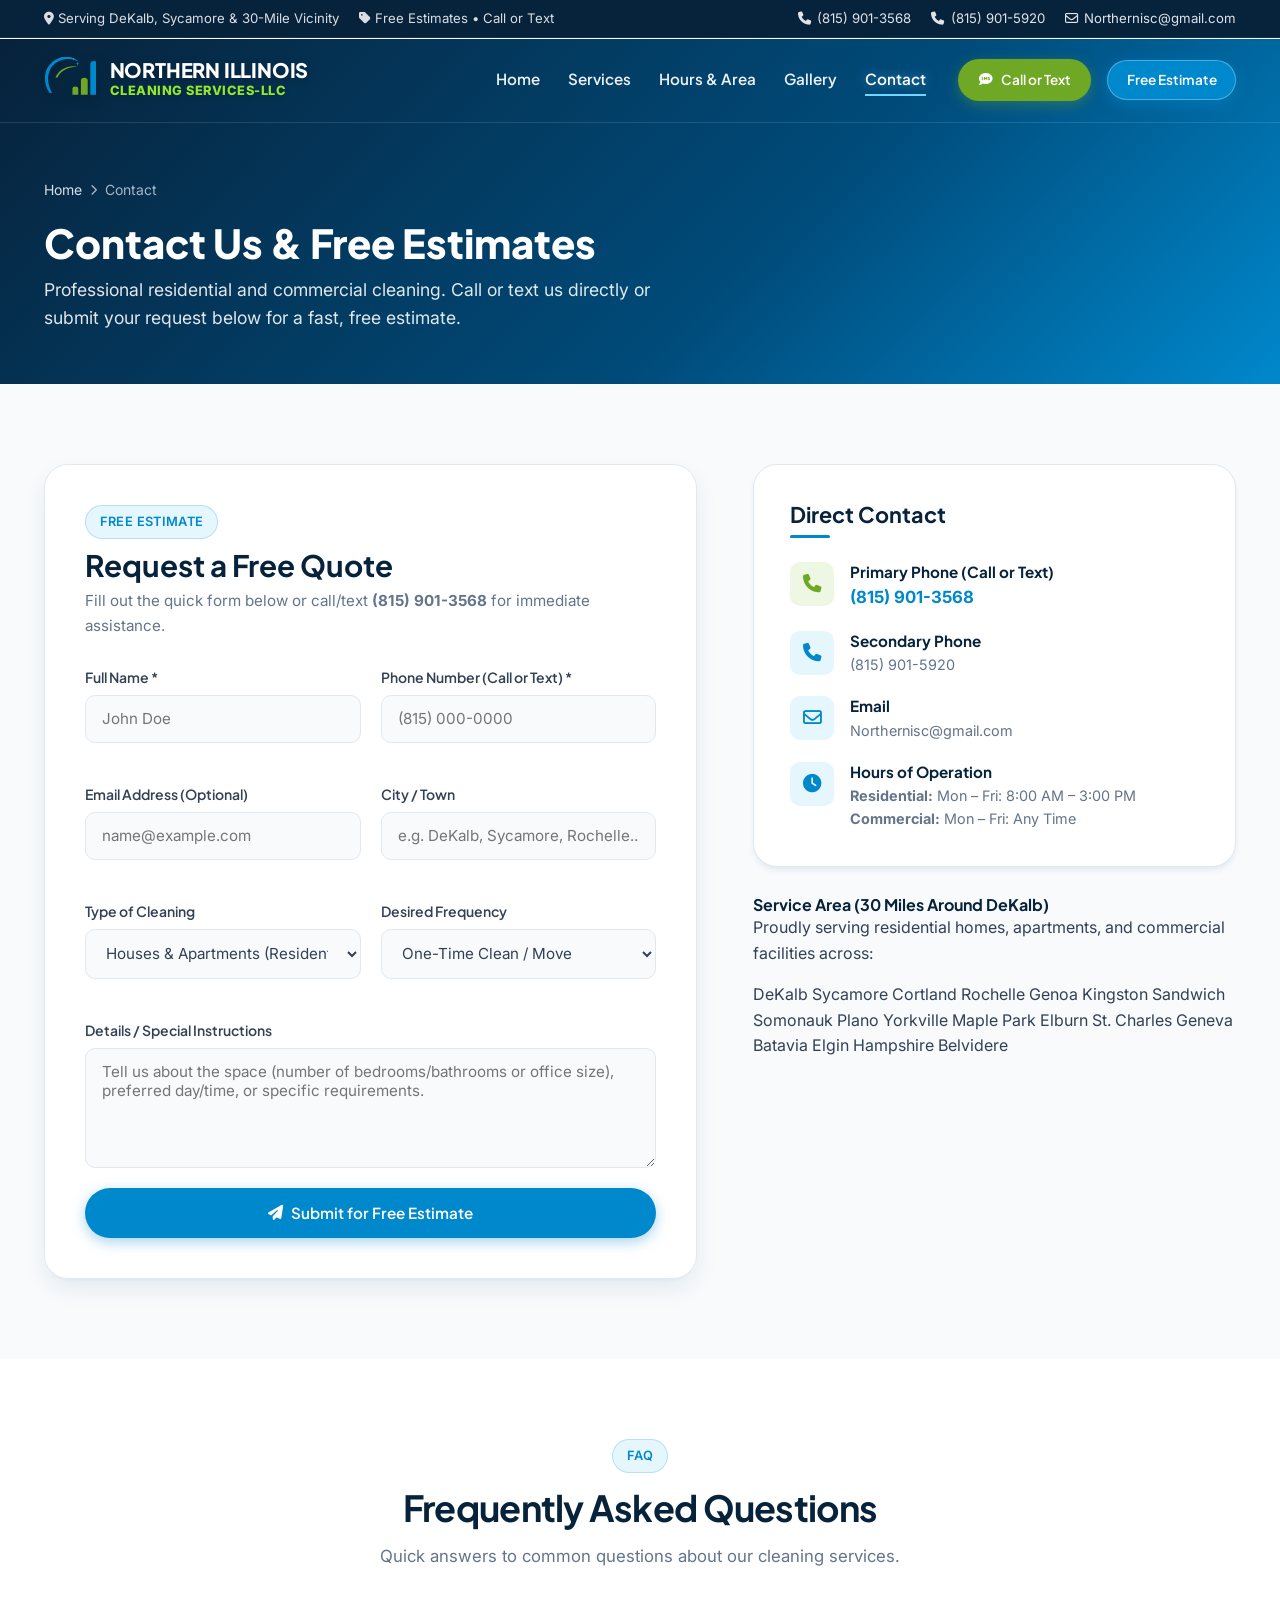
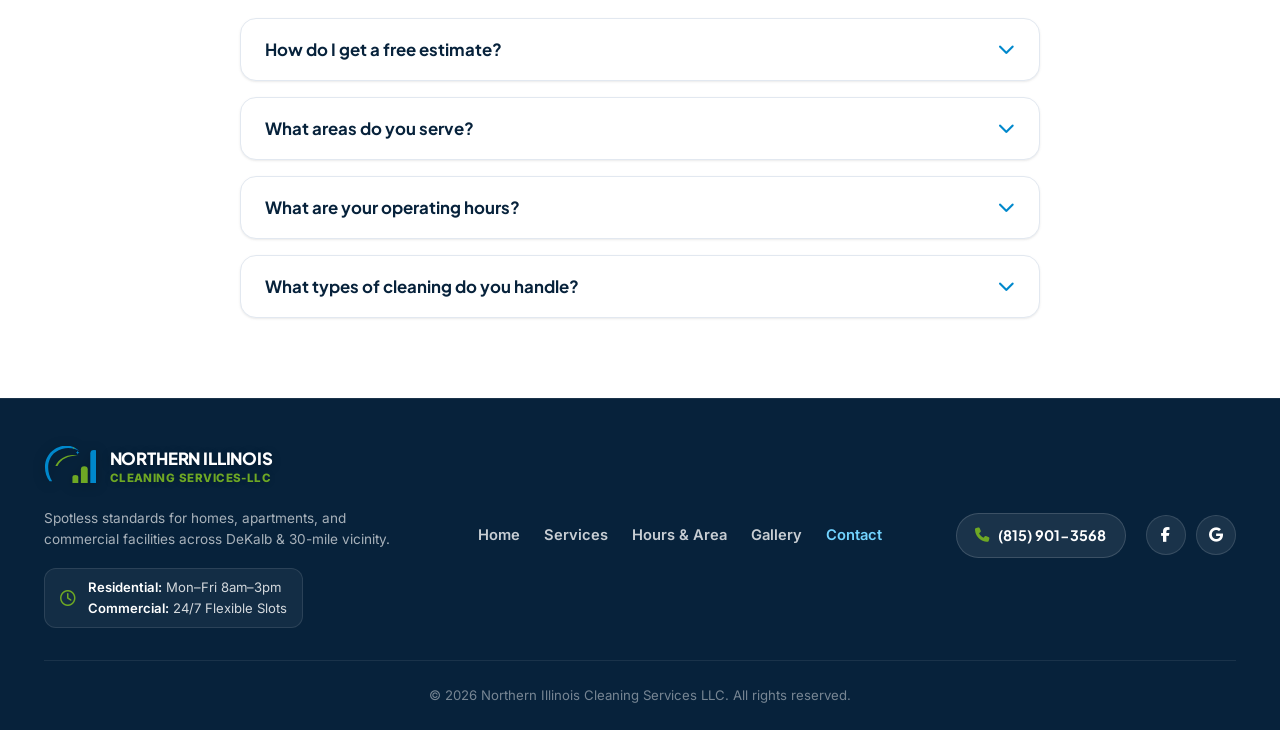
==== commit a7b884c4: "Redesign mobile footer with clean wrapped navigation, structured hours card, and balanced CTA action" ====
--- a/contact.html
+++ b/contact.html
@@ -9,7 +9,7 @@
   <link rel="preconnect" href="https://fonts.gstatic.com" crossorigin>
   <link href="https://fonts.googleapis.com/css2?family=Inter:wght@400;500;600;700&family=Plus+Jakarta+Sans:wght@600;700;800&display=swap" rel="stylesheet">
   <link rel="stylesheet" href="https://cdnjs.cloudflare.com/ajax/libs/font-awesome/6.5.1/css/all.min.css">
-  <link rel="stylesheet" href="css/style.css?v=2.9">
+  <link rel="stylesheet" href="css/style.css?v=3.1">
 </head>
 <body>
 
@@ -29,7 +29,7 @@
   </div>
 
   <!-- Main Navigation Header -->
-  <header class="site-header">
+  <header class="site-header scrolled">
     <div class="container header-inner">
       <a href="index.html" class="logo-link">
         <img src="images/logo-icon.svg" alt="Northern Illinois Cleaning Services Logo" class="logo-img-mark" width="52" height="52">
@@ -47,13 +47,19 @@
           <li><a href="gallery.html" class="nav-link">Gallery</a></li>
           <li><a href="contact.html" class="nav-link active">Contact</a></li>
           <li class="mobile-social-menu-item">
+            <div class="mobile-social-heading">Follow &amp; Review Us</div>
             <div class="mobile-social-buttons">
               <a href="#" class="mobile-social-btn btn-facebook" aria-label="Facebook">
                 <i class="fa-brands fa-facebook-f"></i>
                 <span>Facebook</span>
               </a>
               <a href="#" class="mobile-social-btn btn-google" aria-label="Google">
-                <i class="fa-brands fa-google"></i>
+                <svg class="google-icon" width="18" height="18" viewBox="0 0 24 24" aria-hidden="true">
+                  <path fill="#4285F4" d="M23.745 12.27c0-.7-.06-1.4-.19-2.07H12v4.51h6.6c-.29 1.52-1.14 2.8-2.4 3.66v3.05h3.88c2.27-2.09 3.66-5.17 3.66-9.15z"/>
+                  <path fill="#34A853" d="M12 24c3.24 0 5.95-1.08 7.93-2.91l-3.88-3.05c-1.07.72-2.45 1.16-4.05 1.16-3.12 0-5.77-2.1-6.72-4.93H1.24v3.15C3.26 21.36 7.34 24 12 24z"/>
+                  <path fill="#FBBC05" d="M5.28 14.27c-.25-.72-.38-1.49-.38-2.27s.13-1.55.38-2.27V6.58H1.24C.45 8.15 0 9.92 0 12s.45 3.85 1.24 5.42l4.04-3.15z"/>
+                  <path fill="#EA4335" d="M12 4.75c1.77 0 3.35.61 4.6 1.8l3.42-3.42C17.95 1.19 15.24 0 12 0 7.34 0 3.26 2.64 1.24 6.58l4.04 3.15c.95-2.83 3.6-4.98 6.72-4.98z"/>
+                </svg>
                 <span>Google</span>
               </a>
             </div>
@@ -315,11 +321,14 @@
           </p>
           <div class="footer-hours-pill">
             <i class="fa-regular fa-clock"></i>
-            <span>Residential Mon–Fri 8am–3pm<br>Commercial Any Time</span>
-          </div>
-        </div>
-
-        <!-- Quick Horizontal Nav Links (Single Line) -->
+            <div class="footer-hours-content">
+              <span><strong>Residential:</strong> Mon–Fri 8am–3pm</span>
+              <span><strong>Commercial:</strong> 24/7 Flexible Slots</span>
+            </div>
+          </div>
+        </div>
+
+        <!-- Quick Horizontal Nav Links -->
         <nav class="footer-nav-compact" aria-label="Footer navigation">
           <a href="index.html">Home</a>
           <a href="index.html#services">Services</a>
@@ -334,8 +343,8 @@
             <i class="fa-solid fa-phone"></i> (815) 901-3568
           </a>
           <div class="footer-socials">
-            <a href="#" class="social-link" aria-label="Facebook"><i class="fa-brands fa-facebook-f"></i></a>
-            <a href="#" class="social-link" aria-label="Google Business"><i class="fa-brands fa-google"></i></a>
+            <a href="https://www.facebook.com" target="_blank" rel="noopener noreferrer" class="social-link" aria-label="Facebook"><i class="fa-brands fa-facebook-f"></i></a>
+            <a href="https://www.google.com" target="_blank" rel="noopener noreferrer" class="social-link" aria-label="Google Business"><i class="fa-brands fa-google"></i></a>
           </div>
         </div>
       </div>
--- a/css/style.css
+++ b/css/style.css
@@ -1665,12 +1665,12 @@
 /* Watermark typography */
 .editorial-watermark {
   position: absolute;
-  top: -15px;
+  top: -10px;
   right: 15px;
   font-family: var(--font-heading);
-  font-size: 5.5rem;
+  font-size: 5.2rem;
   font-weight: 900;
-  color: rgba(0, 75, 122, 0.035);
+  color: rgba(0, 75, 122, 0.03);
   user-select: none;
   pointer-events: none;
   line-height: 1;
@@ -1690,21 +1690,22 @@
   align-items: center;
   justify-content: space-between;
   gap: 0.75rem;
-  margin-bottom: 1.5rem;
-  padding-bottom: 1rem;
+  margin-bottom: 1.35rem;
+  padding-bottom: 0.95rem;
   border-bottom: 1px solid rgba(0, 48, 80, 0.08);
 }
 
 .editorial-tag {
-  font-size: 0.8rem;
-  font-weight: 800;
+  font-size: 0.78rem;
+  font-weight: 700;
   text-transform: uppercase;
-  letter-spacing: 0.08em;
+  letter-spacing: 0.04em;
   color: var(--brand-green);
   background: rgba(110, 168, 36, 0.12);
-  padding: 0.3rem 0.75rem;
-  border-radius: var(--radius-sm);
+  padding: 0.32rem 0.72rem;
+  border-radius: 6px;
   white-space: nowrap;
+  flex-shrink: 0;
 }
 
 .editorial-tag.tag-blue {
@@ -1713,19 +1714,20 @@
 }
 
 .editorial-metric {
-  font-size: 0.85rem;
+  font-size: 0.82rem;
   font-weight: 700;
   color: var(--text-muted);
   text-transform: uppercase;
-  letter-spacing: 0.05em;
+  letter-spacing: 0.04em;
   white-space: nowrap;
+  flex-shrink: 0;
 }
 
 .editorial-time-display {
   display: flex;
   align-items: baseline;
   gap: 0.6rem;
-  margin-bottom: 1.25rem;
+  margin-bottom: 1.15rem;
 }
 
 .editorial-time-display.commercial {
@@ -2203,17 +2205,18 @@
   }
 
   .editorial-card {
-    padding: 2rem 1.4rem 1.75rem;
+    padding: 1.85rem 1.35rem 1.6rem;
   }
 
   .editorial-tag {
-    font-size: 0.76rem;
-    padding: 0.25rem 0.65rem;
-    letter-spacing: 0.05em;
+    font-size: 0.74rem;
+    padding: 0.28rem 0.65rem;
+    letter-spacing: 0.03em;
   }
 
   .editorial-metric {
-    font-size: 0.8rem;
+    font-size: 0.78rem;
+    letter-spacing: 0.03em;
   }
 
   .editorial-time-val {
@@ -2242,41 +2245,45 @@
 
 @media (max-width: 520px) {
   .editorial-card {
-    padding: 1.6rem 1.15rem 1.4rem;
+    padding: 1.5rem 1.15rem 1.4rem;
   }
 
   .editorial-tier-meta {
-    margin-bottom: 1.15rem;
-    padding-bottom: 0.85rem;
+    gap: 0.5rem;
+    margin-bottom: 1.1rem;
+    padding-bottom: 0.8rem;
   }
 
   .editorial-tag {
-    font-size: 0.7rem;
-    padding: 0.22rem 0.52rem;
-    letter-spacing: 0.04em;
+    font-size: 0.72rem;
+    padding: 0.28rem 0.6rem;
+    letter-spacing: 0.03em;
   }
 
   .editorial-metric {
-    font-size: 0.75rem;
+    font-size: 0.76rem;
+    letter-spacing: 0.03em;
   }
 
   .editorial-time-display {
-    margin-bottom: 1rem;
+    margin-bottom: 0.9rem;
   }
 
   .editorial-time-val {
-    font-size: 1.85rem;
+    font-size: 1.95rem;
   }
 
   .editorial-time-badge {
-    font-size: 0.78rem;
-    padding: 0.3rem 0.7rem;
+    font-size: 0.76rem;
+    padding: 0.28rem 0.65rem;
   }
 
   .editorial-watermark {
-    font-size: 4rem;
-    top: -8px;
-    right: 10px;
+    font-size: 3.25rem;
+    top: auto;
+    bottom: 10px;
+    right: 14px;
+    color: rgba(0, 75, 122, 0.03);
   }
 
   .territory-radar-diagram {
@@ -2412,24 +2419,40 @@
 
 .footer-hours-pill {
   display: inline-flex;
-  align-items: flex-start;
-  gap: 0.65rem;
-  color: rgba(255, 255, 255, 0.82);
-  font-size: 0.8rem;
+  align-items: center;
+  gap: 0.75rem;
+  color: rgba(255, 255, 255, 0.85);
+  font-size: 0.82rem;
   line-height: 1.45;
   background: rgba(255, 255, 255, 0.05);
-  border: 1px solid rgba(255, 255, 255, 0.09);
-  padding: 0.45rem 0.85rem;
-  border-radius: var(--radius-md);
+  border: 1px solid rgba(255, 255, 255, 0.1);
+  padding: 0.55rem 0.95rem;
+  border-radius: 12px;
   margin-top: 0.35rem;
   width: fit-content;
 }
 
 .footer-hours-pill i {
   color: var(--brand-green);
-  font-size: 0.85rem;
-  margin-top: 3px;
+  font-size: 1rem;
   flex-shrink: 0;
+}
+
+.footer-hours-content {
+  display: flex;
+  flex-direction: column;
+  gap: 0.15rem;
+}
+
+.footer-hours-content span {
+  font-size: 0.82rem;
+  color: rgba(255, 255, 255, 0.82);
+  white-space: nowrap;
+}
+
+.footer-hours-content strong {
+  color: #ffffff;
+  font-weight: 600;
 }
 
 .footer-nav-compact {
@@ -2441,12 +2464,14 @@
 
 .footer-nav-compact a {
   color: rgba(255, 255, 255, 0.78);
-  font-weight: 500;
-  font-size: 0.9rem;
+  font-weight: 600;
+  font-size: 0.92rem;
+  text-decoration: none;
   transition: var(--transition);
 }
 
-.footer-nav-compact a:hover {
+.footer-nav-compact a:hover,
+.footer-nav-compact a.active {
   color: #72d4ff;
 }
 
@@ -2459,50 +2484,69 @@
 .footer-phone-pill {
   display: inline-flex;
   align-items: center;
-  gap: 0.5rem;
+  gap: 0.55rem;
   background: rgba(255, 255, 255, 0.08);
-  border: 1px solid rgba(255, 255, 255, 0.12);
-  color: #ffffff;
-  padding: 0.55rem 1rem;
+  border: 1.5px solid rgba(255, 255, 255, 0.15);
+  color: #ffffff;
+  padding: 0.65rem 1.15rem;
   border-radius: var(--radius-full);
-  font-weight: 600;
-  font-size: 0.85rem;
-  transition: var(--transition);
+  font-family: var(--font-heading);
+  font-weight: 700;
+  font-size: 0.9rem;
+  transition: all 0.25s ease;
+  white-space: nowrap;
 }
 
 .footer-phone-pill i {
   color: var(--brand-green);
+  font-size: 0.9rem;
+  transition: color 0.25s ease;
 }
 
 .footer-phone-pill:hover {
-  background: rgba(0, 164, 228, 0.18);
-  border-color: #72d4ff;
+  background: var(--brand-green);
+  border-color: var(--brand-green);
   color: #ffffff;
   transform: translateY(-2px);
+  box-shadow: 0 4px 14px rgba(110, 168, 36, 0.35);
+}
+
+.footer-phone-pill:hover i {
+  color: #ffffff;
 }
 
 .footer-socials {
   display: flex;
-  gap: 0.6rem;
+  align-items: center;
+  gap: 0.65rem;
 }
 
 .social-link {
-  width: 36px;
-  height: 36px;
+  width: 40px;
+  height: 40px;
   border-radius: 50%;
   background-color: rgba(255, 255, 255, 0.08);
+  border: 1px solid rgba(255, 255, 255, 0.12);
   color: #ffffff;
   display: flex;
   align-items: center;
   justify-content: center;
-  font-size: 0.9rem;
-  transition: var(--transition);
+  font-size: 0.92rem;
+  transition: all 0.25s ease;
 }
 
 .social-link:hover {
-  background-color: var(--primary-blue);
-  color: #ffffff;
+  background-color: #1877f2;
+  border-color: #1877f2;
   transform: translateY(-2px);
+  box-shadow: 0 4px 12px rgba(24, 119, 242, 0.3);
+}
+
+.social-link:last-child:hover {
+  background-color: #ffffff;
+  border-color: #ffffff;
+  color: #ea4335;
+  box-shadow: 0 4px 12px rgba(0, 0, 0, 0.15);
 }
 
 .footer-bottom {
@@ -2706,14 +2750,15 @@
     right: 0;
     background-color: #ffffff;
     flex-direction: column;
-    padding: 1.75rem 1.5rem 2rem;
-    box-shadow: 0 15px 30px rgba(0, 75, 122, 0.18);
-    border-top: 1px solid var(--border-color);
+    align-items: stretch;
+    padding: 1.5rem 1.5rem 1.85rem;
+    box-shadow: 0 20px 45px rgba(0, 48, 80, 0.16);
+    border-top: 1px solid rgba(0, 48, 80, 0.08);
     transform: translateY(-150%);
     opacity: 0;
     pointer-events: none;
-    transition: all 0.35s cubic-bezier(0.4, 0, 0.2, 1);
-    gap: 0.75rem;
+    transition: transform 0.35s cubic-bezier(0.16, 1, 0.3, 1), opacity 0.3s ease;
+    gap: 0.35rem;
   }
 
   .site-header.scrolled .nav-links {
@@ -2726,23 +2771,38 @@
     pointer-events: auto;
   }
 
-  /* Mobile menu links are always dark on white sheet */
+  .nav-links > li {
+    width: 100%;
+    display: flex;
+    justify-content: center;
+  }
+
+  /* Mobile menu links */
   .nav-links .nav-link {
+    display: inline-block;
     color: var(--text-main) !important;
     text-shadow: none !important;
-    font-size: 1.05rem;
-    padding: 0.65rem 0;
+    font-size: 1.12rem;
+    font-weight: 600;
+    padding: 0.72rem 1rem;
     width: 100%;
-    border-bottom: 1px solid #f1f5f9;
-  }
-
-  .nav-links .nav-link:last-child {
+    max-width: 320px;
+    margin: 0 auto;
+    border-radius: 10px;
     border-bottom: none;
-  }
-
-  .nav-links .nav-link:hover,
+    transition: all 0.2s ease;
+    text-align: center;
+  }
+
+  .nav-links .nav-link:hover {
+    color: var(--primary-blue) !important;
+    background-color: rgba(0, 136, 204, 0.05);
+  }
+
   .nav-links .nav-link.active {
     color: var(--primary-blue) !important;
+    background-color: rgba(0, 136, 204, 0.08);
+    font-weight: 700;
   }
 
   .nav-links .nav-link::after {
@@ -2755,18 +2815,31 @@
   
   /* Mobile Hamburger Social Action Buttons */
   .mobile-social-menu-item {
-    display: block;
+    display: block !important;
     width: 100%;
-    padding-top: 1rem;
-    margin-top: 0.35rem;
-    border-top: 1px solid #f1f5f9;
+    padding-top: 1.15rem;
+    margin-top: 0.65rem;
+    border-top: 1px solid rgba(0, 48, 80, 0.08);
+  }
+
+  .mobile-social-heading {
+    font-size: 0.72rem;
+    font-weight: 700;
+    text-transform: uppercase;
+    letter-spacing: 0.08em;
+    color: var(--text-muted);
+    text-align: center;
+    margin-bottom: 0.75rem;
   }
 
   .mobile-social-buttons {
     display: flex;
     align-items: center;
-    gap: 0.75rem;
+    justify-content: center;
+    gap: 0.85rem;
     width: 100%;
+    max-width: 320px;
+    margin: 0 auto;
   }
 
   .mobile-social-btn {
@@ -2774,80 +2847,128 @@
     display: inline-flex;
     align-items: center;
     justify-content: center;
-    gap: 0.55rem;
-    padding: 0.72rem 1rem;
+    gap: 0.65rem;
+    padding: 0.75rem 1rem;
+    min-height: 46px;
     border-radius: 12px;
-    font-size: 0.92rem;
+    font-family: var(--font-heading);
+    font-size: 0.95rem;
     font-weight: 700;
     text-decoration: none;
-    transition: var(--transition);
-    box-shadow: 0 2px 8px rgba(0, 0, 0, 0.05);
+    transition: all 0.25s cubic-bezier(0.16, 1, 0.3, 1);
+    box-sizing: border-box;
   }
 
   .mobile-social-btn.btn-facebook {
     background-color: #1877f2;
     color: #ffffff !important;
+    border: 1.5px solid #1877f2;
+    box-shadow: 0 4px 14px rgba(24, 119, 242, 0.25);
+  }
+
+  .mobile-social-btn.btn-facebook i {
+    font-size: 1.1rem;
+    color: #ffffff;
   }
 
   .mobile-social-btn.btn-facebook:hover,
   .mobile-social-btn.btn-facebook:active {
     background-color: #0d65d9;
+    border-color: #0d65d9;
+    transform: translateY(-2px);
+    box-shadow: 0 6px 20px rgba(24, 119, 242, 0.38);
     color: #ffffff !important;
-    transform: translateY(-1px);
-    box-shadow: 0 4px 14px rgba(24, 119, 242, 0.3);
   }
 
   .mobile-social-btn.btn-google {
     background-color: #ffffff;
     color: #1e293b !important;
-    border: 1px solid #cbd5e1;
-  }
-
-  .mobile-social-btn.btn-google i {
-    color: #ea4335;
+    border: 1.5px solid #e2e8f0;
+    box-shadow: 0 2px 8px rgba(0, 0, 0, 0.06);
+  }
+
+  .mobile-social-btn.btn-google .google-icon {
+    flex-shrink: 0;
   }
 
   .mobile-social-btn.btn-google:hover,
   .mobile-social-btn.btn-google:active {
     background-color: #f8fafc;
-    border-color: #94a3b8;
-    transform: translateY(-1px);
-    box-shadow: 0 4px 12px rgba(0, 0, 0, 0.08);
+    border-color: #cbd5e1;
+    transform: translateY(-2px);
+    box-shadow: 0 6px 18px rgba(0, 0, 0, 0.1);
+    color: #1e293b !important;
   }
   
   .footer-compact-wrap {
     flex-direction: column;
     align-items: flex-start;
-    gap: 1.75rem;
+    gap: 1.5rem;
     padding-bottom: 1.75rem;
+  }
+
+  .footer-brand-compact {
+    max-width: 100%;
+    width: 100%;
+    gap: 0.85rem;
+  }
+
+  .footer-hours-pill {
+    width: 100%;
+    box-sizing: border-box;
+    padding: 0.7rem 1rem;
+    background: rgba(255, 255, 255, 0.04);
+    border: 1px solid rgba(255, 255, 255, 0.09);
+    border-radius: 12px;
+  }
+
+  .footer-hours-content {
+    font-size: 0.82rem;
+    gap: 0.2rem;
   }
 
   .footer-nav-compact {
     display: flex;
-    flex-wrap: nowrap;
-    gap: 1.15rem;
-    overflow-x: auto;
-    -webkit-overflow-scrolling: touch;
+    flex-wrap: wrap;
+    align-items: center;
+    justify-content: flex-start;
+    gap: 0.75rem 1.4rem;
     width: 100%;
-    padding-bottom: 0.25rem;
-    scrollbar-width: none;
-  }
-
-  .footer-nav-compact::-webkit-scrollbar {
-    display: none;
+    padding: 1.15rem 0;
+    border-top: 1px solid rgba(255, 255, 255, 0.08);
+    border-bottom: 1px solid rgba(255, 255, 255, 0.08);
+    overflow-x: visible;
   }
 
   .footer-nav-compact a {
+    color: rgba(255, 255, 255, 0.82);
+    font-weight: 600;
+    font-size: 0.92rem;
     white-space: nowrap;
-    flex-shrink: 0;
-    font-size: 0.875rem;
+    padding: 0.2rem 0;
   }
 
   .footer-contact-compact {
     width: 100%;
+    display: flex;
+    align-items: center;
     justify-content: space-between;
     flex-wrap: wrap;
-    gap: 1rem;
+    gap: 0.85rem;
+  }
+
+  .footer-phone-pill {
+    flex: 1;
+    min-width: 190px;
+    max-width: 240px;
+    justify-content: center;
+    padding: 0.68rem 1rem;
+    font-size: 0.9rem;
+  }
+
+  .footer-socials {
+    flex-shrink: 0;
+    gap: 0.65rem;
   }
 
   .footer-bottom {
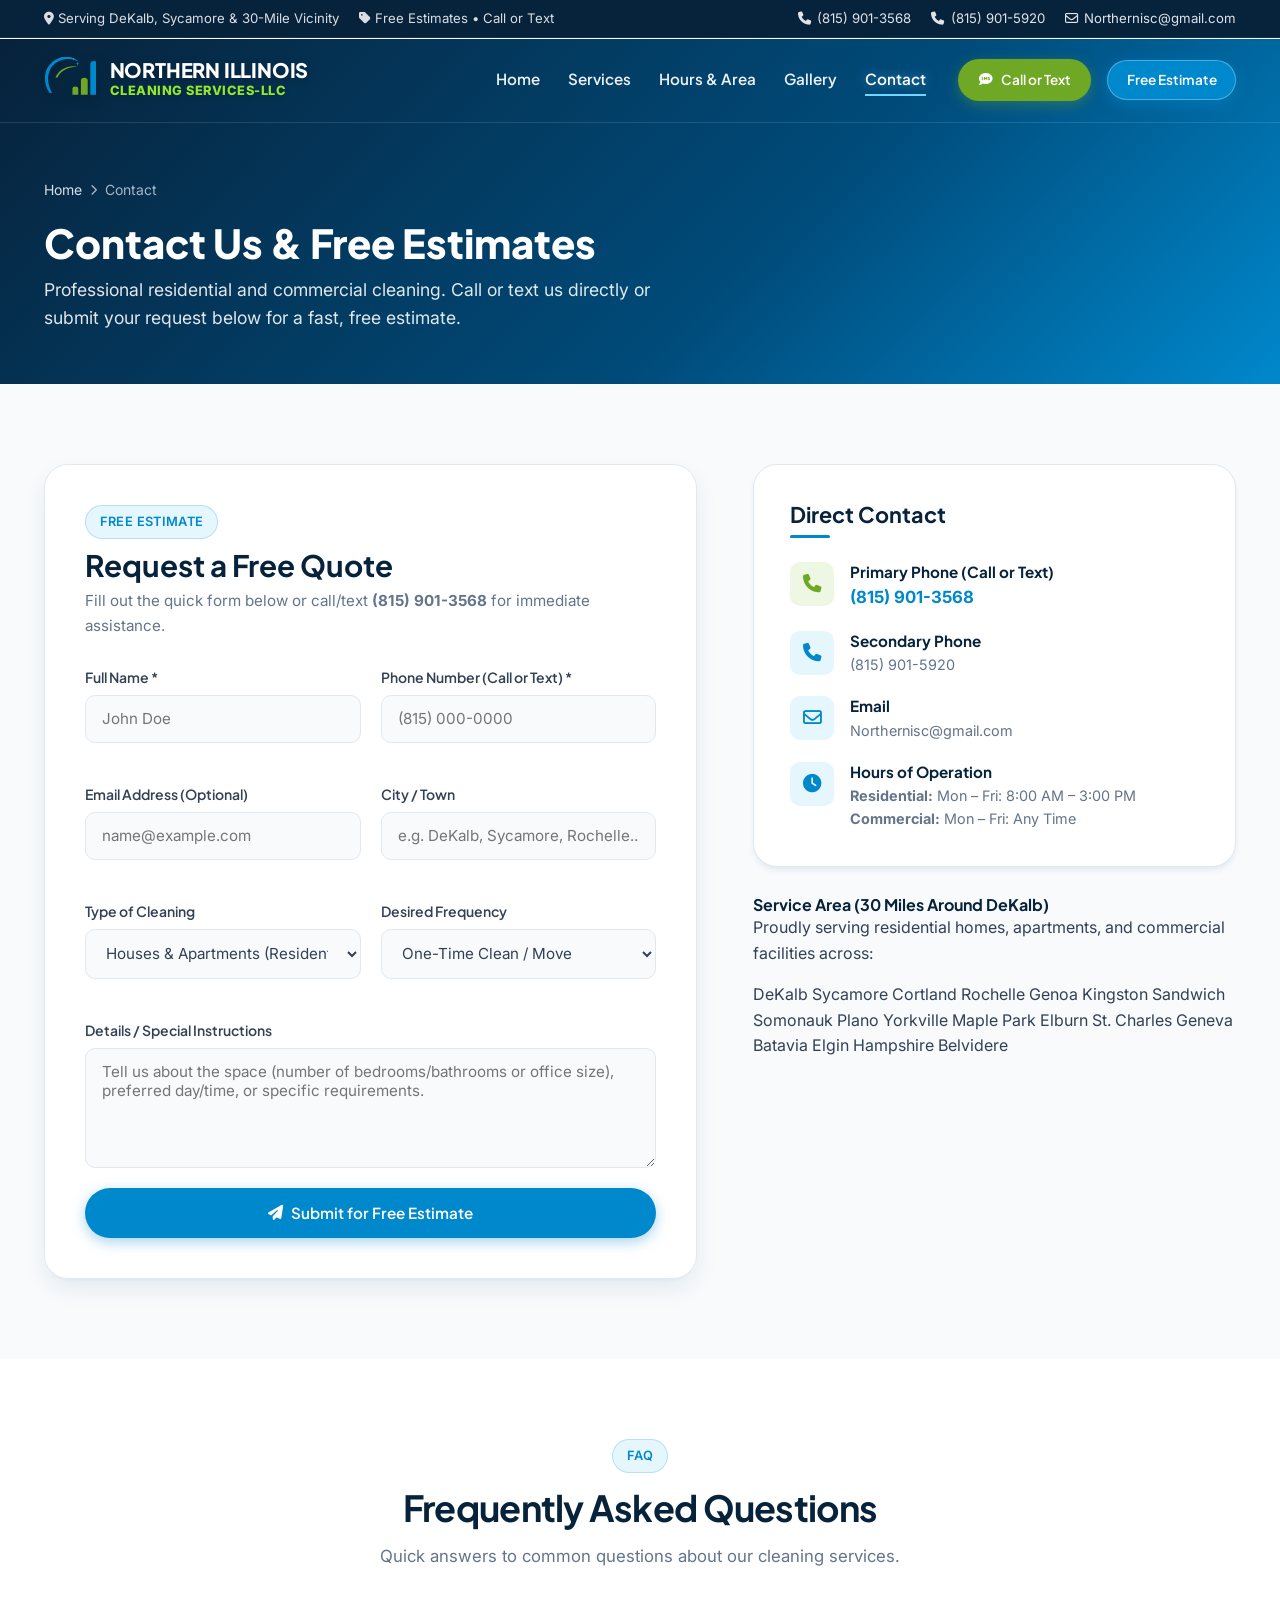
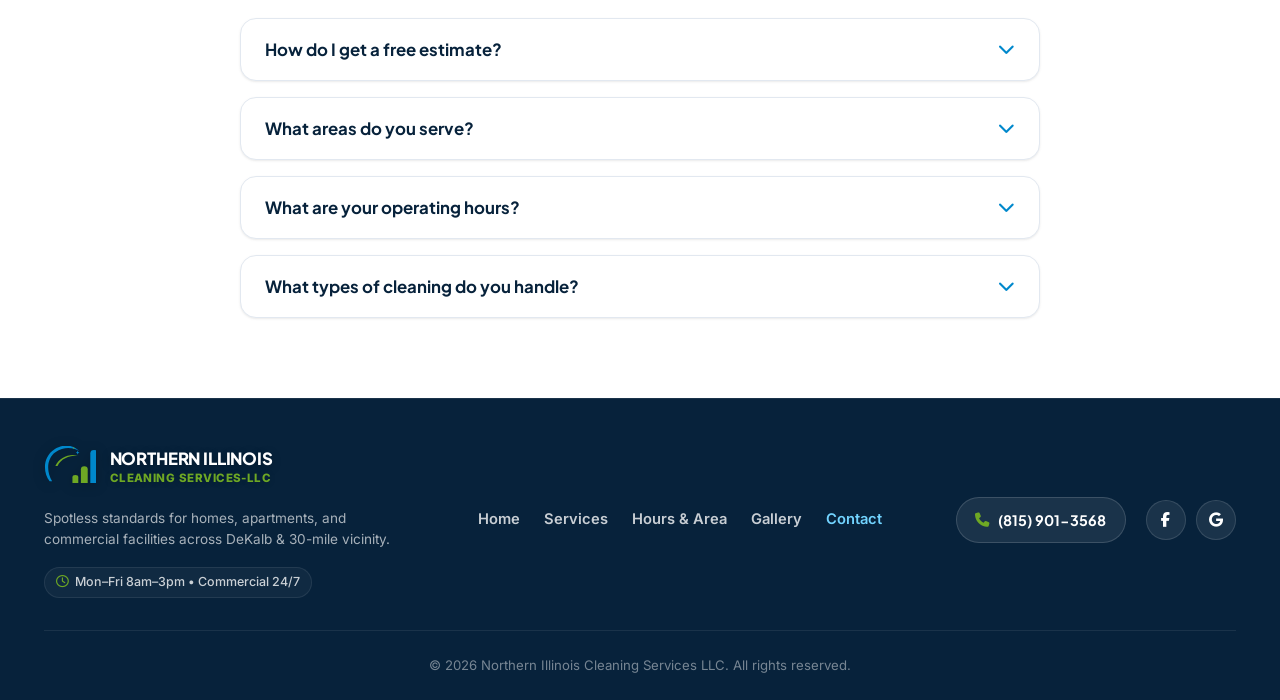
==== commit 5f3e905e: "Streamline footer hours container into a sleek minimal chip" ====
--- a/contact.html
+++ b/contact.html
@@ -9,7 +9,7 @@
   <link rel="preconnect" href="https://fonts.gstatic.com" crossorigin>
   <link href="https://fonts.googleapis.com/css2?family=Inter:wght@400;500;600;700&family=Plus+Jakarta+Sans:wght@600;700;800&display=swap" rel="stylesheet">
   <link rel="stylesheet" href="https://cdnjs.cloudflare.com/ajax/libs/font-awesome/6.5.1/css/all.min.css">
-  <link rel="stylesheet" href="css/style.css?v=3.1">
+  <link rel="stylesheet" href="css/style.css?v=3.2">
 </head>
 <body>
 
@@ -321,10 +321,7 @@
           </p>
           <div class="footer-hours-pill">
             <i class="fa-regular fa-clock"></i>
-            <div class="footer-hours-content">
-              <span><strong>Residential:</strong> Mon–Fri 8am–3pm</span>
-              <span><strong>Commercial:</strong> 24/7 Flexible Slots</span>
-            </div>
+            <span>Mon–Fri 8am–3pm &bull; Commercial 24/7</span>
           </div>
         </div>
 
--- a/css/style.css
+++ b/css/style.css
@@ -2420,39 +2420,22 @@
 .footer-hours-pill {
   display: inline-flex;
   align-items: center;
-  gap: 0.75rem;
-  color: rgba(255, 255, 255, 0.85);
-  font-size: 0.82rem;
-  line-height: 1.45;
-  background: rgba(255, 255, 255, 0.05);
-  border: 1px solid rgba(255, 255, 255, 0.1);
-  padding: 0.55rem 0.95rem;
-  border-radius: 12px;
-  margin-top: 0.35rem;
+  gap: 0.45rem;
+  color: rgba(255, 255, 255, 0.78);
+  font-size: 0.78rem;
+  font-weight: 500;
+  background: rgba(255, 255, 255, 0.04);
+  border: 1px solid rgba(255, 255, 255, 0.08);
+  padding: 0.28rem 0.68rem;
+  border-radius: var(--radius-full);
+  margin-top: 0.25rem;
   width: fit-content;
 }
 
 .footer-hours-pill i {
   color: var(--brand-green);
-  font-size: 1rem;
+  font-size: 0.78rem;
   flex-shrink: 0;
-}
-
-.footer-hours-content {
-  display: flex;
-  flex-direction: column;
-  gap: 0.15rem;
-}
-
-.footer-hours-content span {
-  font-size: 0.82rem;
-  color: rgba(255, 255, 255, 0.82);
-  white-space: nowrap;
-}
-
-.footer-hours-content strong {
-  color: #ffffff;
-  font-weight: 600;
 }
 
 .footer-nav-compact {
@@ -2914,17 +2897,10 @@
   }
 
   .footer-hours-pill {
-    width: 100%;
-    box-sizing: border-box;
-    padding: 0.7rem 1rem;
-    background: rgba(255, 255, 255, 0.04);
-    border: 1px solid rgba(255, 255, 255, 0.09);
-    border-radius: 12px;
-  }
-
-  .footer-hours-content {
-    font-size: 0.82rem;
-    gap: 0.2rem;
+    width: fit-content;
+    padding: 0.28rem 0.65rem;
+    font-size: 0.76rem;
+    margin-top: 0.15rem;
   }
 
   .footer-nav-compact {
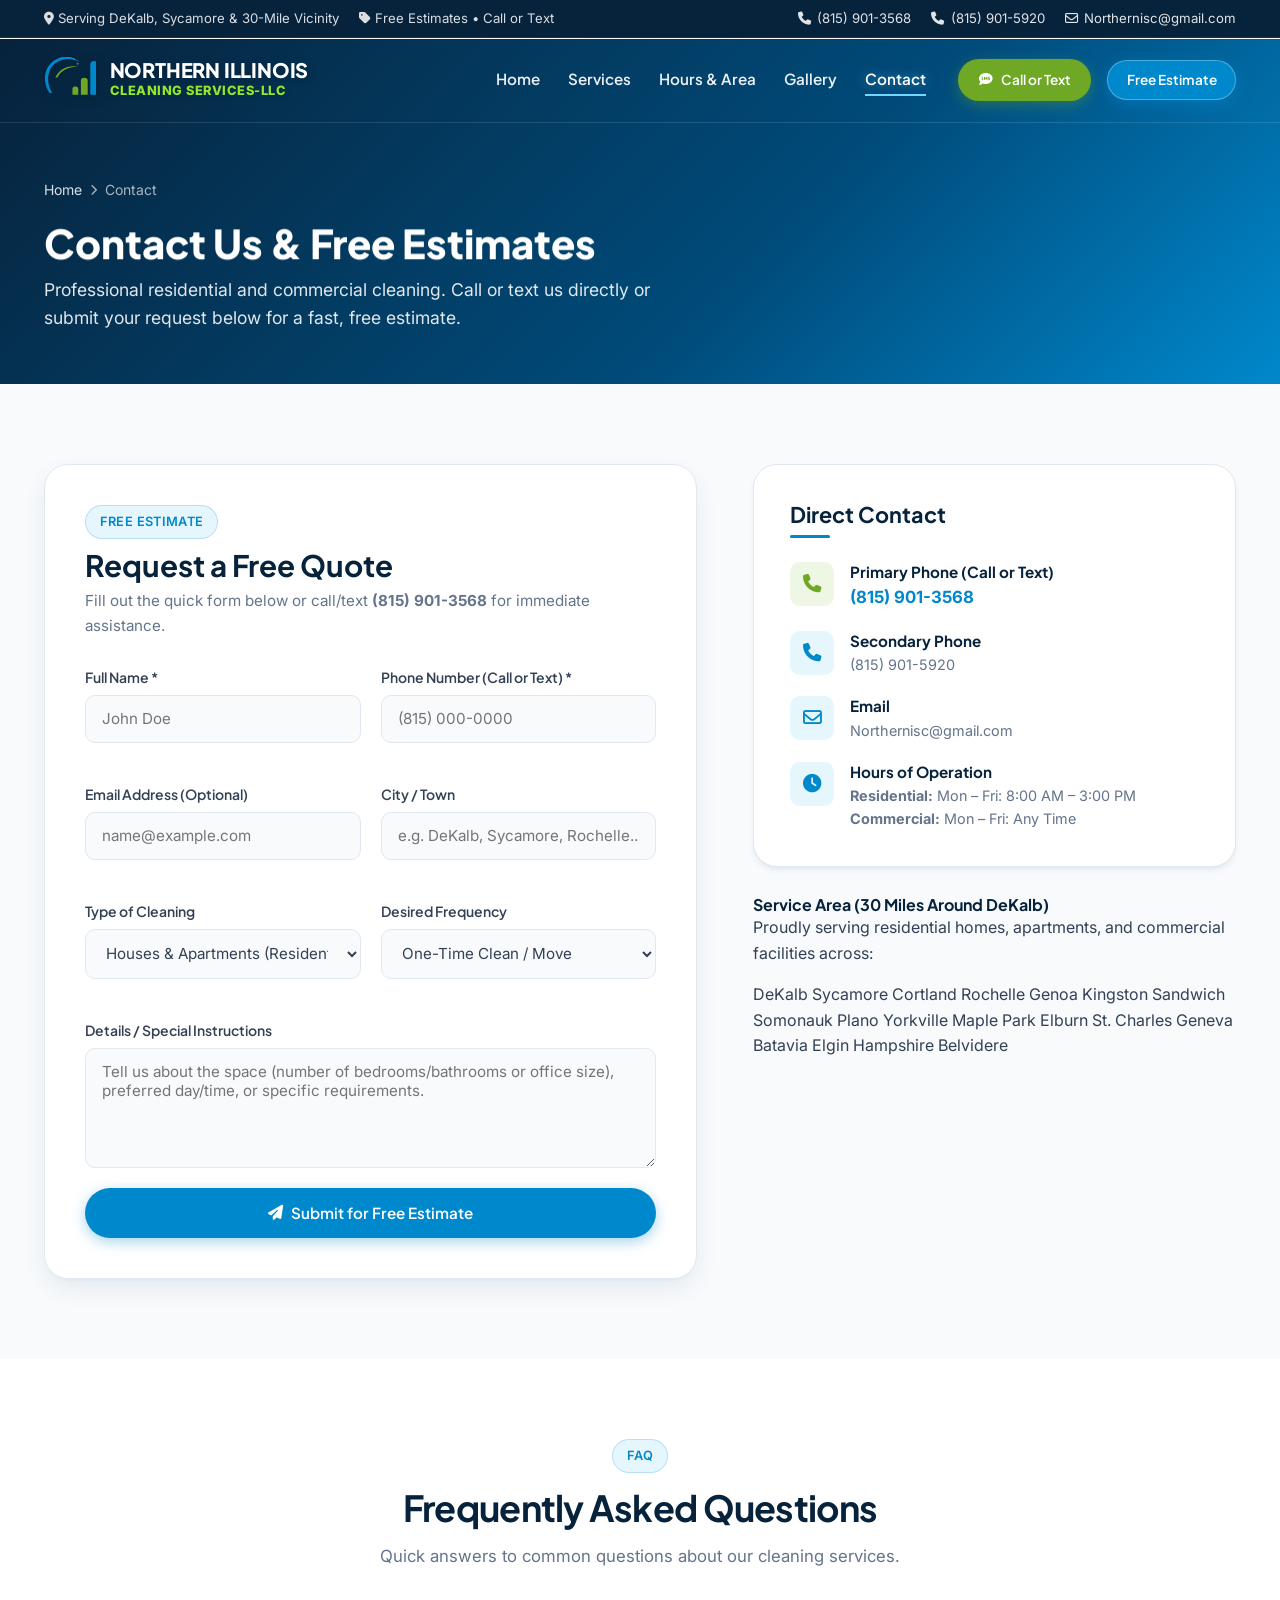
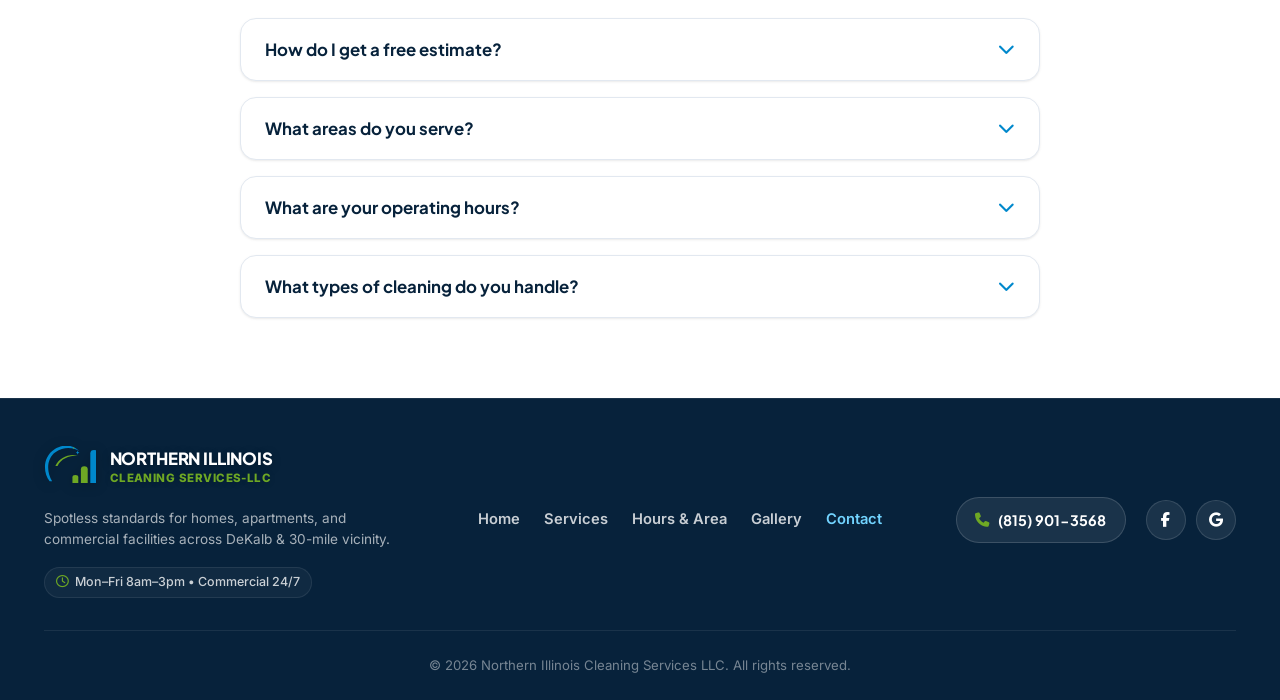
==== commit a6659dab: "Fix desktop navbar remaining white when scrolled to top by removing backdrop-filter ghost layer and " ====
--- a/contact.html
+++ b/contact.html
@@ -9,7 +9,7 @@
   <link rel="preconnect" href="https://fonts.gstatic.com" crossorigin>
   <link href="https://fonts.googleapis.com/css2?family=Inter:wght@400;500;600;700&family=Plus+Jakarta+Sans:wght@600;700;800&display=swap" rel="stylesheet">
   <link rel="stylesheet" href="https://cdnjs.cloudflare.com/ajax/libs/font-awesome/6.5.1/css/all.min.css">
-  <link rel="stylesheet" href="css/style.css?v=3.2">
+  <link rel="stylesheet" href="css/style.css?v=3.3">
 </head>
 <body>
 
@@ -29,7 +29,7 @@
   </div>
 
   <!-- Main Navigation Header -->
-  <header class="site-header scrolled">
+  <header class="site-header">
     <div class="container header-inner">
       <a href="index.html" class="logo-link">
         <img src="images/logo-icon.svg" alt="Northern Illinois Cleaning Services Logo" class="logo-img-mark" width="52" height="52">
--- a/css/style.css
+++ b/css/style.css
@@ -278,16 +278,12 @@
   top: 0;
   z-index: 1000;
   width: 100%;
-  background-color: transparent;
-  backdrop-filter: blur(0px);
-  -webkit-backdrop-filter: blur(0px);
+  background-color: rgba(255, 255, 255, 0);
+  backdrop-filter: none;
+  -webkit-backdrop-filter: none;
   border-bottom: 1px solid rgba(255, 255, 255, 0.12);
   box-shadow: none;
-  -webkit-transform: translate3d(0, 0, 0);
-  transform: translate3d(0, 0, 0);
   transition: background-color 0.35s cubic-bezier(0.4, 0, 0.2, 1),
-              backdrop-filter 0.35s cubic-bezier(0.4, 0, 0.2, 1),
-              -webkit-backdrop-filter 0.35s cubic-bezier(0.4, 0, 0.2, 1),
               border-color 0.35s cubic-bezier(0.4, 0, 0.2, 1),
               box-shadow 0.35s cubic-bezier(0.4, 0, 0.2, 1);
 }
@@ -295,7 +291,7 @@
 /* Scrolled State & Mobile Menu Open State: Solid White Frosted Glass */
 .site-header.scrolled,
 .site-header.menu-open {
-  background-color: rgba(255, 255, 255, 0.98) !important;
+  background-color: rgba(255, 255, 255, 0.98);
   backdrop-filter: blur(14px);
   -webkit-backdrop-filter: blur(14px);
   border-bottom: 1px solid rgba(226, 232, 240, 0.9);
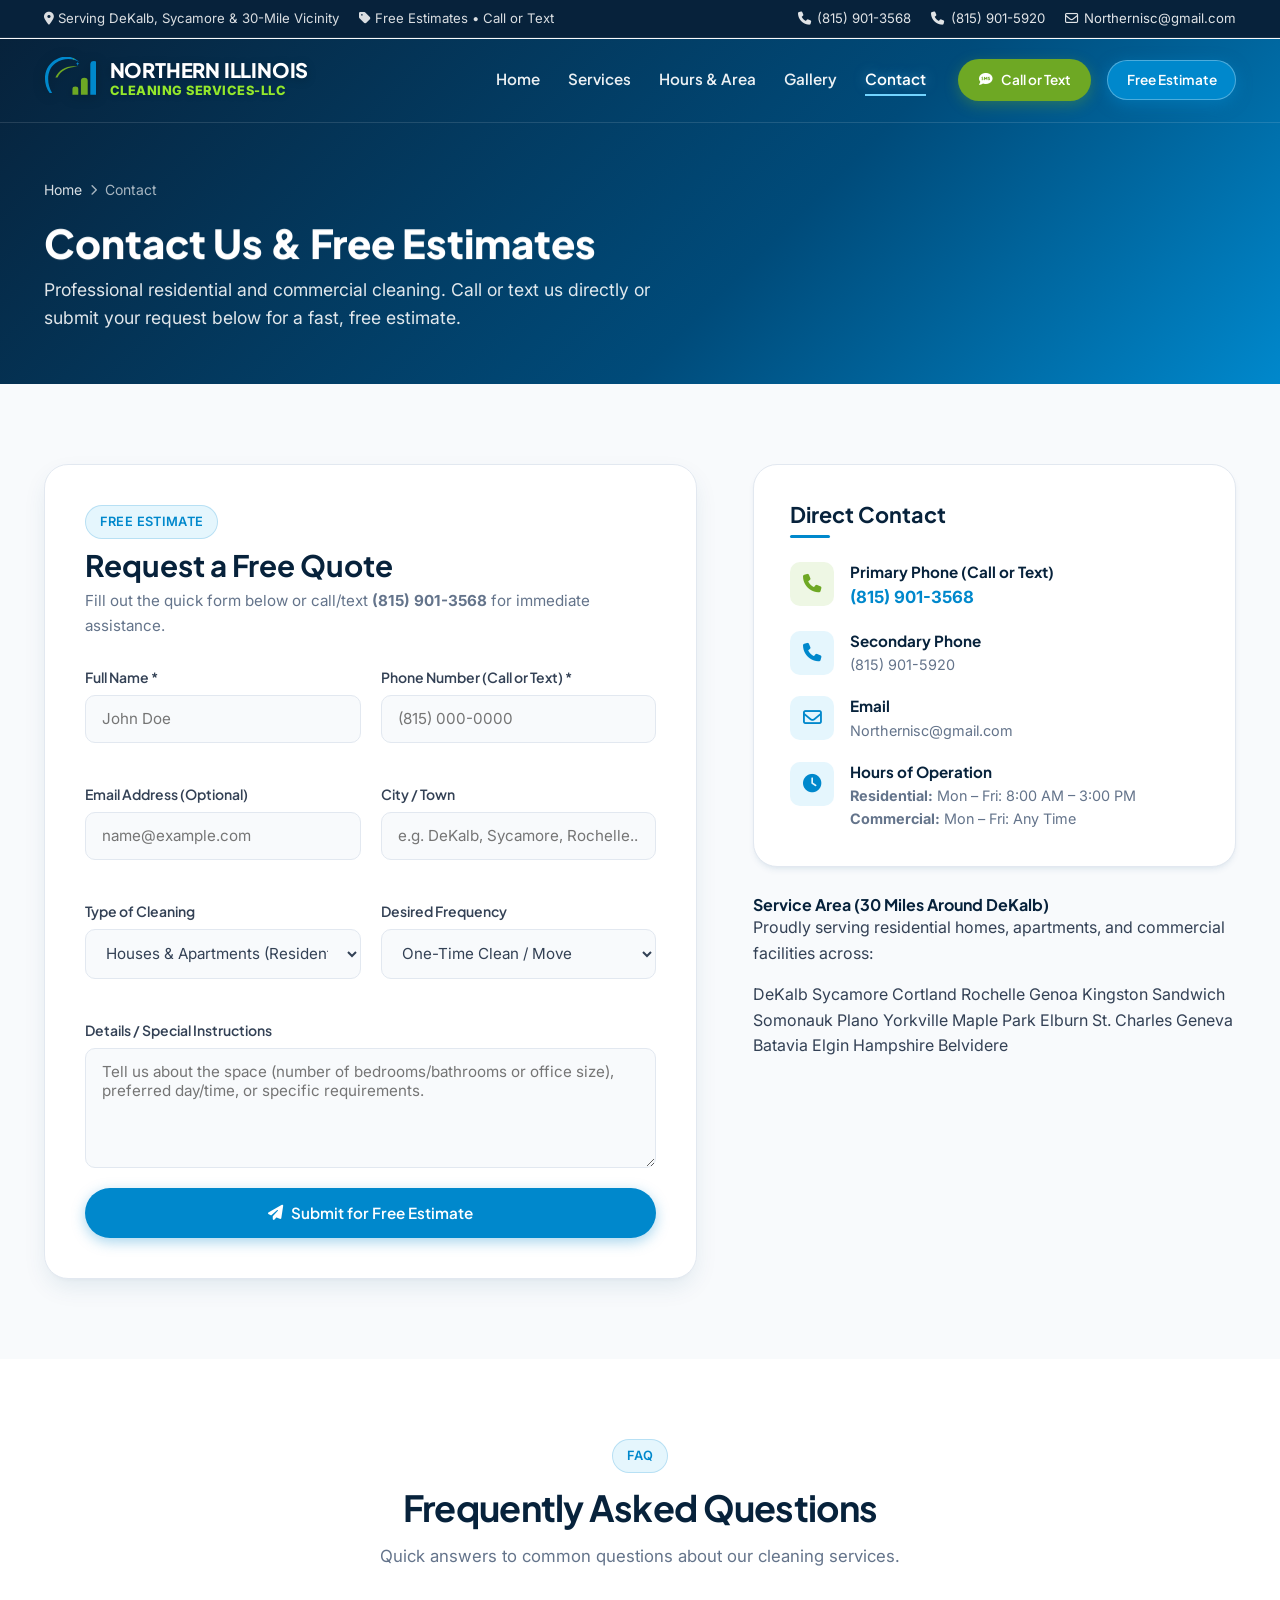
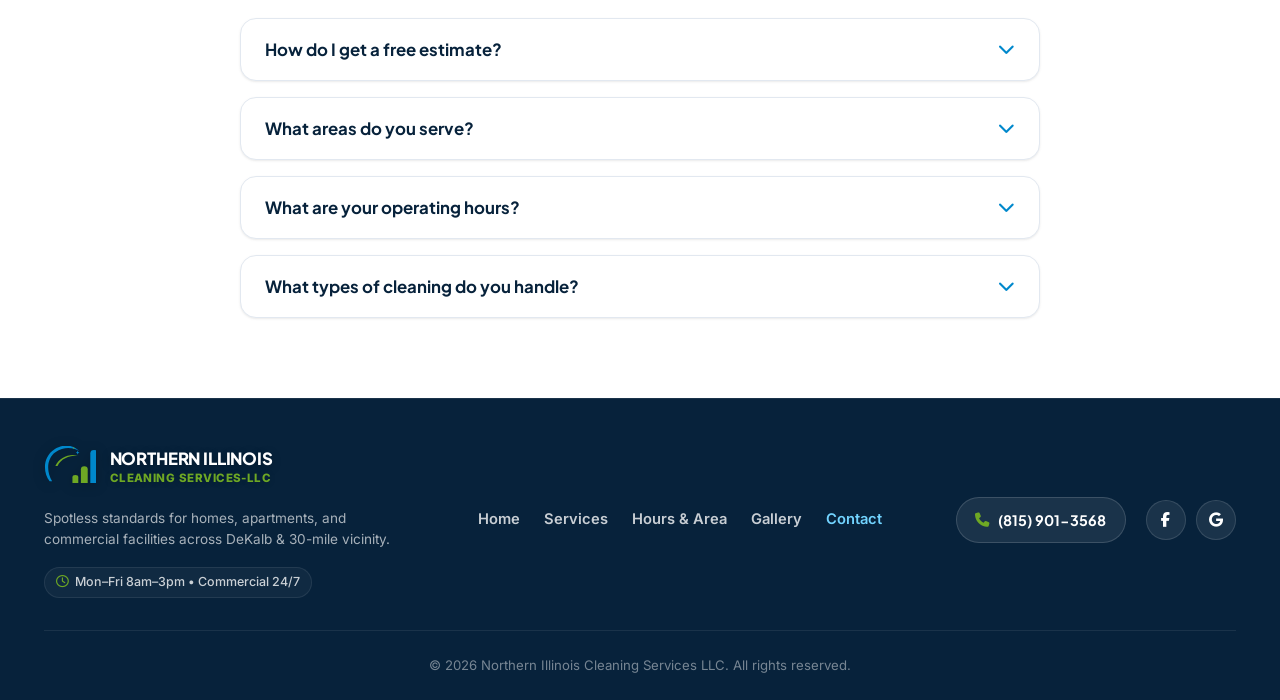
==== commit 78c9dfb0: "Update Facebook links across mobile menu and footer to official business profile" ====
--- a/contact.html
+++ b/contact.html
@@ -49,7 +49,7 @@
           <li class="mobile-social-menu-item">
             <div class="mobile-social-heading">Follow &amp; Review Us</div>
             <div class="mobile-social-buttons">
-              <a href="#" class="mobile-social-btn btn-facebook" aria-label="Facebook">
+              <a href="https://www.facebook.com/profile.php?id=61594271797101" target="_blank" rel="noopener noreferrer" class="mobile-social-btn btn-facebook" aria-label="Facebook">
                 <i class="fa-brands fa-facebook-f"></i>
                 <span>Facebook</span>
               </a>
@@ -340,7 +340,7 @@
             <i class="fa-solid fa-phone"></i> (815) 901-3568
           </a>
           <div class="footer-socials">
-            <a href="https://www.facebook.com" target="_blank" rel="noopener noreferrer" class="social-link" aria-label="Facebook"><i class="fa-brands fa-facebook-f"></i></a>
+            <a href="https://www.facebook.com/profile.php?id=61594271797101" target="_blank" rel="noopener noreferrer" class="social-link" aria-label="Facebook"><i class="fa-brands fa-facebook-f"></i></a>
             <a href="https://www.google.com" target="_blank" rel="noopener noreferrer" class="social-link" aria-label="Google Business"><i class="fa-brands fa-google"></i></a>
           </div>
         </div>
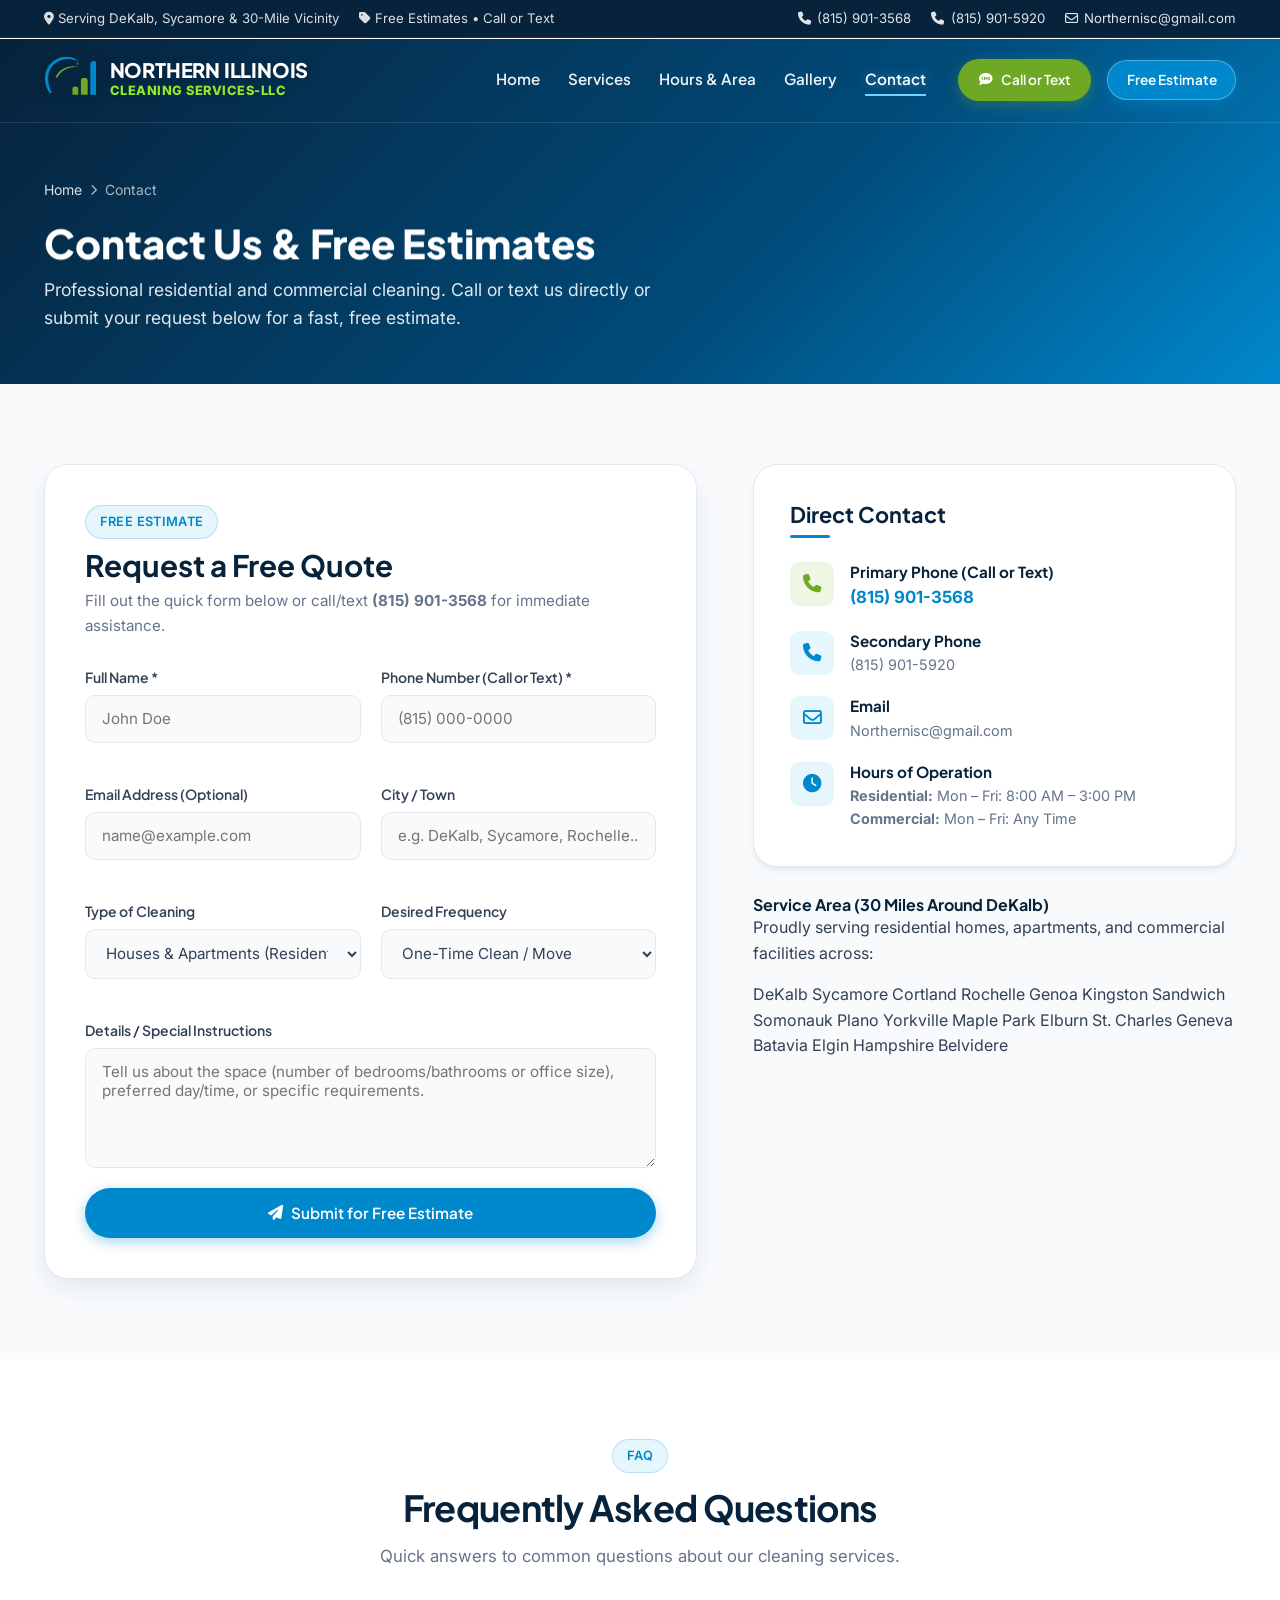
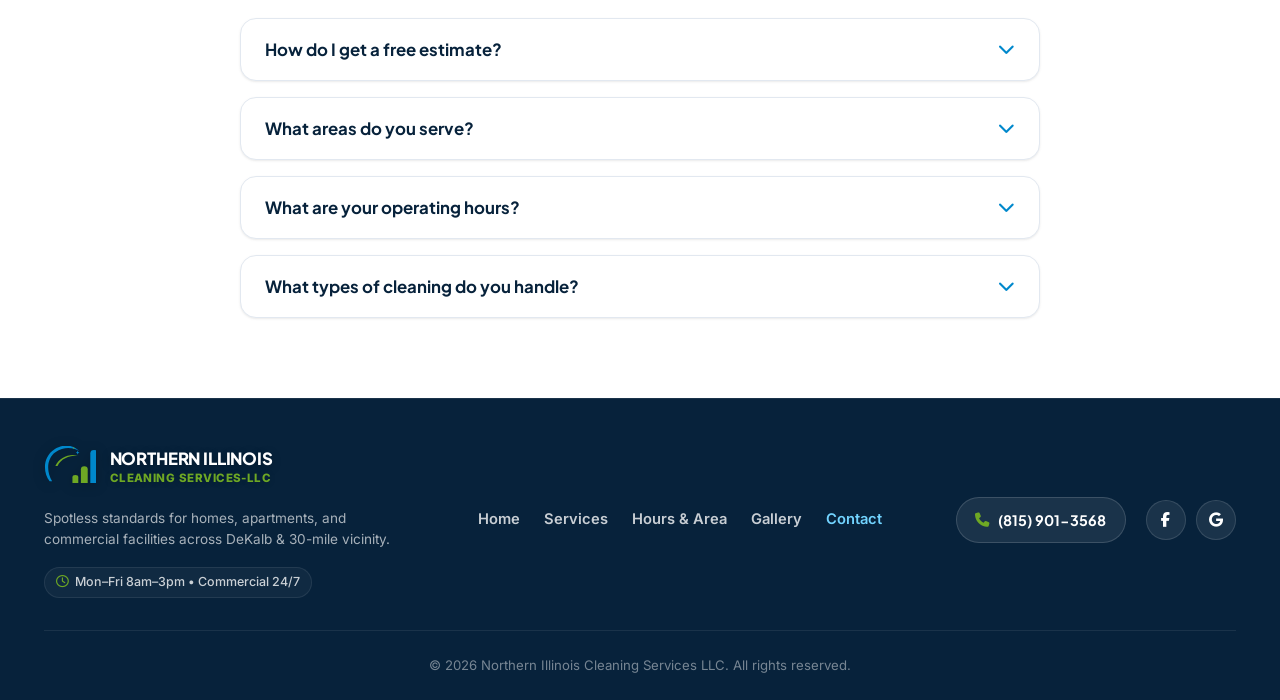
==== commit 6ebf5780: "Integrate FormSubmit.co for free cleaning quote submissions" ====
--- a/contact.html
+++ b/contact.html
@@ -104,56 +104,61 @@
 
           <div id="formStatus" class="form-status"></div>
 
-          <form id="contactQuoteForm">
+          <form id="contactQuoteForm" action="https://formsubmit.co/Northernisc@gmail.com" method="POST">
+            <!-- FormSubmit Options -->
+            <input type="hidden" name="_subject" value="New Cleaning Quote Request - Northern Illinois Cleaning Services">
+            <input type="hidden" name="_template" value="table">
+            <input type="hidden" name="_captcha" value="false">
+
             <div class="form-group-row">
               <div class="form-group">
                 <label for="fullName" class="form-label">Full Name *</label>
-                <input type="text" id="fullName" class="form-control" placeholder="John Doe" required>
+                <input type="text" id="fullName" name="Name" class="form-control" placeholder="John Doe" required>
               </div>
               <div class="form-group">
                 <label for="phone" class="form-label">Phone Number (Call or Text) *</label>
-                <input type="tel" id="phone" class="form-control" placeholder="(815) 000-0000" required>
+                <input type="tel" id="phone" name="Phone" class="form-control" placeholder="(815) 000-0000" required>
               </div>
             </div>
 
             <div class="form-group-row">
               <div class="form-group">
                 <label for="email" class="form-label">Email Address (Optional)</label>
-                <input type="email" id="email" class="form-control" placeholder="name@example.com">
+                <input type="email" id="email" name="Email" class="form-control" placeholder="name@example.com">
               </div>
               <div class="form-group">
                 <label for="cityLocation" class="form-label">City / Town</label>
-                <input type="text" id="cityLocation" class="form-control" placeholder="e.g. DeKalb, Sycamore, Rochelle...">
+                <input type="text" id="cityLocation" name="City / Town" class="form-control" placeholder="e.g. DeKalb, Sycamore, Rochelle...">
               </div>
             </div>
 
             <div class="form-group-row">
               <div class="form-group">
                 <label for="serviceType" class="form-label">Type of Cleaning</label>
-                <select id="serviceType" class="form-control">
-                  <option value="house_apartment">Houses &amp; Apartments (Residential)</option>
-                  <option value="commercial_office">Offices &amp; Commercial</option>
-                  <option value="regular_clean">Regular Maintenance Cleaning</option>
-                  <option value="deep_cleaning">Deep Cleaning</option>
-                  <option value="move_in_out">Move-In / Move-Out</option>
-                  <option value="floor_carpet">Floor Care &amp; Other</option>
+                <select id="serviceType" name="Service Type" class="form-control">
+                  <option value="Houses & Apartments (Residential)">Houses &amp; Apartments (Residential)</option>
+                  <option value="Offices & Commercial">Offices &amp; Commercial</option>
+                  <option value="Regular Maintenance Cleaning">Regular Maintenance Cleaning</option>
+                  <option value="Deep Cleaning">Deep Cleaning</option>
+                  <option value="Move-In / Move-Out">Move-In / Move-Out</option>
+                  <option value="Floor Care & Other">Floor Care &amp; Other</option>
                 </select>
               </div>
               <div class="form-group">
                 <label for="serviceFrequency" class="form-label">Desired Frequency</label>
-                <select id="serviceFrequency" class="form-control">
-                  <option value="one_time">One-Time Clean / Move</option>
-                  <option value="weekly">Weekly</option>
-                  <option value="bi_weekly">Bi-Weekly (Every 2 Weeks)</option>
-                  <option value="monthly">Monthly</option>
-                  <option value="daily">Daily (Commercial)</option>
+                <select id="serviceFrequency" name="Frequency" class="form-control">
+                  <option value="One-Time Clean / Move">One-Time Clean / Move</option>
+                  <option value="Weekly">Weekly</option>
+                  <option value="Bi-Weekly (Every 2 Weeks)">Bi-Weekly (Every 2 Weeks)</option>
+                  <option value="Monthly">Monthly</option>
+                  <option value="Daily (Commercial)">Daily (Commercial)</option>
                 </select>
               </div>
             </div>
 
             <div class="form-group">
               <label for="message" class="form-label">Details / Special Instructions</label>
-              <textarea id="message" class="form-control" placeholder="Tell us about the space (number of bedrooms/bathrooms or office size), preferred day/time, or specific requirements."></textarea>
+              <textarea id="message" name="Details / Instructions" class="form-control" placeholder="Tell us about the space (number of bedrooms/bathrooms or office size), preferred day/time, or specific requirements."></textarea>
             </div>
 
             <button type="submit" class="btn btn-primary" style="width: 100%;">
--- a/css/style.css
+++ b/css/style.css
@@ -1430,6 +1430,13 @@
   border: 1px solid rgba(110, 168, 36, 0.3);
 }
 
+.form-status.error {
+  display: block;
+  background-color: #fee2e2;
+  color: #991b1b;
+  border: 1px solid rgba(239, 68, 68, 0.3);
+}
+
 /* Contact Info Sidebar */
 .contact-sidebar {
   display: flex;
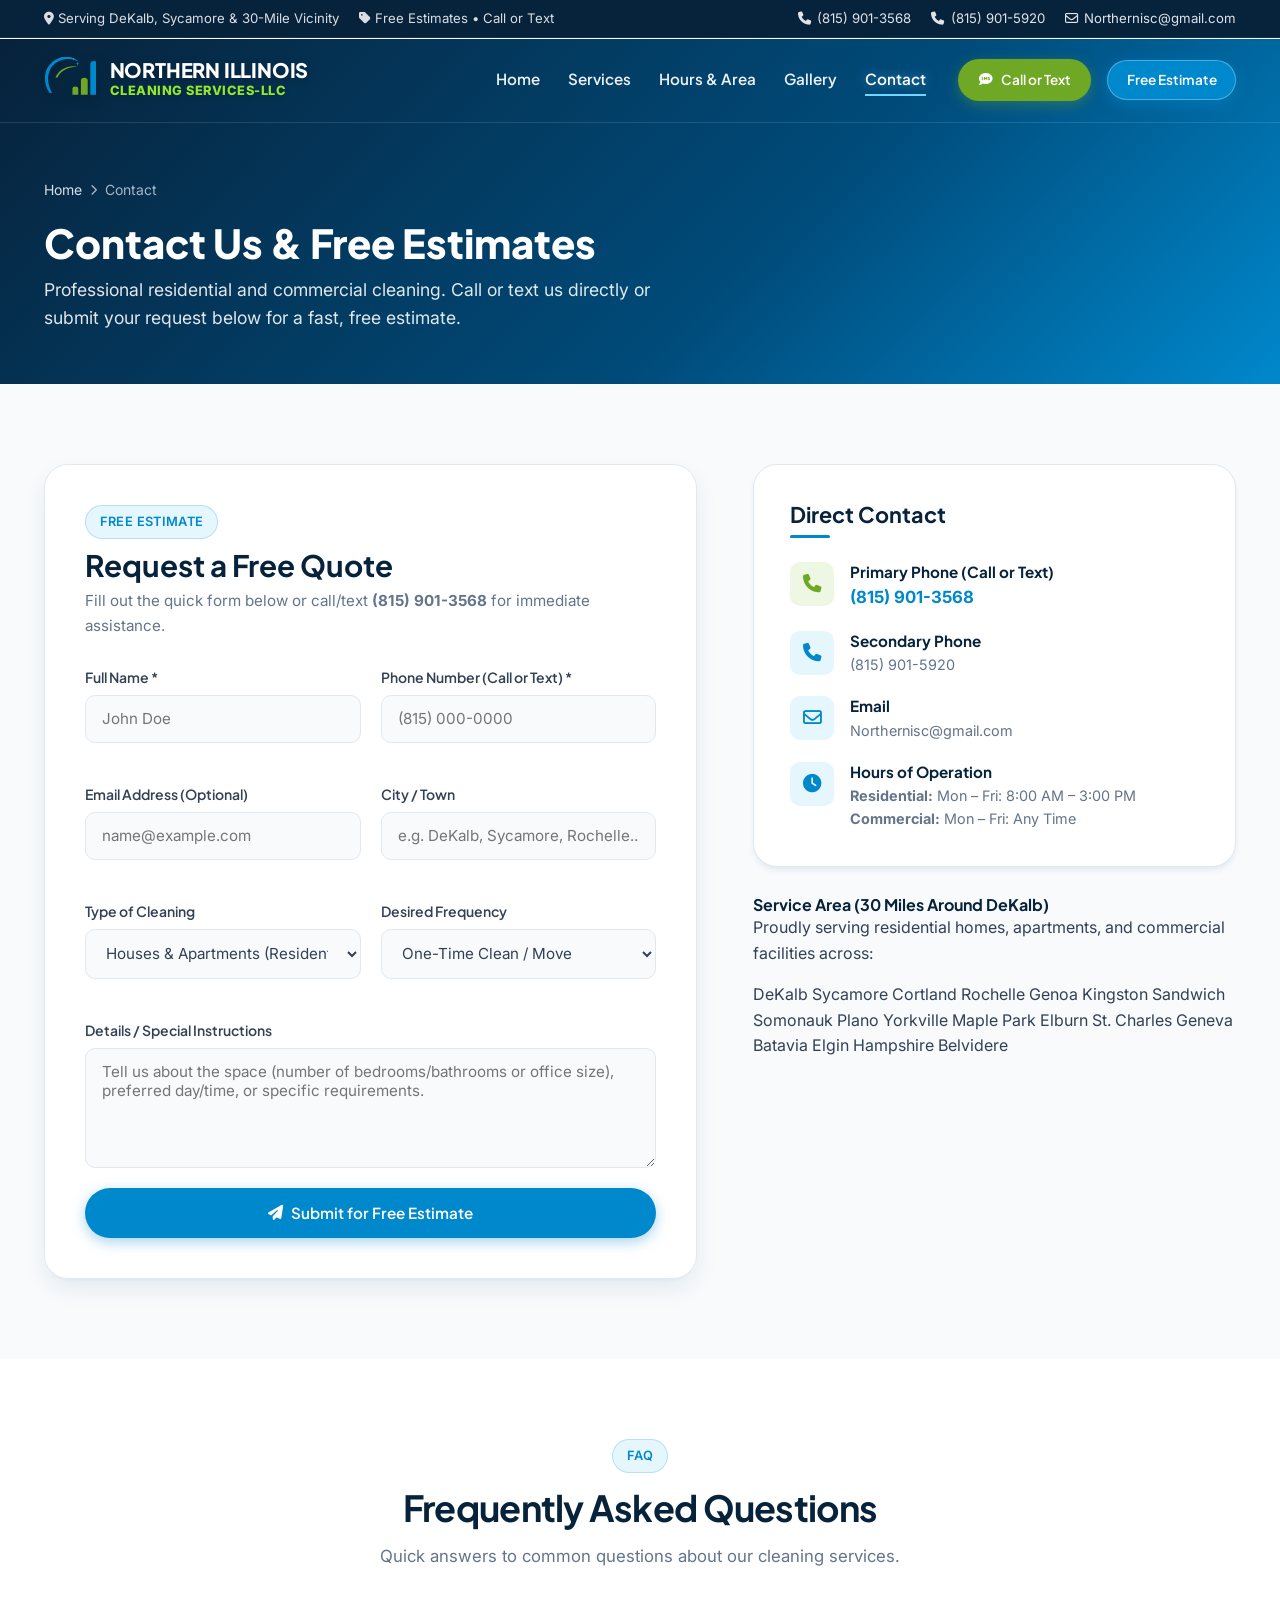
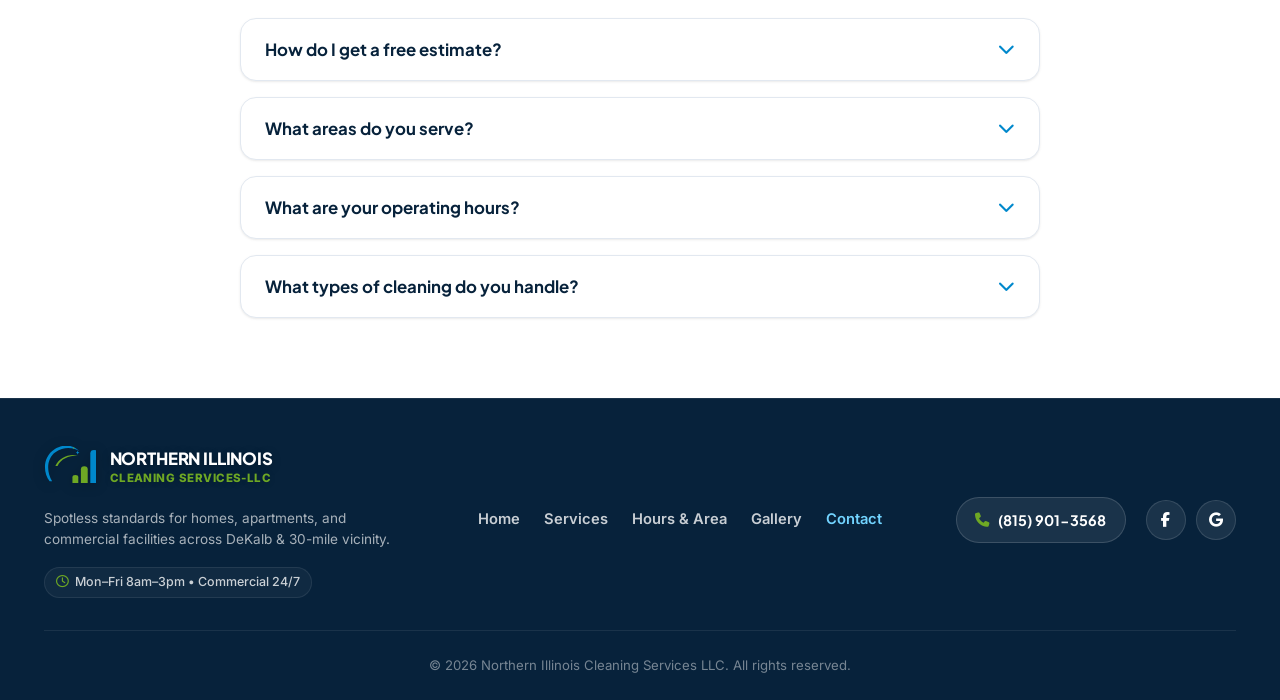
==== commit e693fee7: "Configure logo icon favicon and full logo social media meta preview tags across all pages" ====
--- a/contact.html
+++ b/contact.html
@@ -4,7 +4,22 @@
   <meta charset="UTF-8">
   <meta name="viewport" content="width=device-width, initial-scale=1.0">
   <title>Contact &amp; Free Estimate | Northern Illinois Cleaning Services LLC</title>
-  <meta name="description" content="Get a free cleaning estimate for your house, apartment, or commercial office in DeKalb, IL and surrounding 30-mile vicinity. Call or text (815) 901-3568 today!">
+  <!-- Favicon (Logo Icon Only) -->
+  <link rel="icon" type="image/svg+xml" href="images/favicon.svg">
+  <link rel="apple-touch-icon" href="images/favicon.svg">
+
+  <!-- Open Graph / Social Media Preview (Full Logo With Text) -->
+  <meta property="og:type" content="website">
+  <meta property="og:title" content="Contact Us &amp; Free Estimates | Northern Illinois Cleaning Services LLC">
+  <meta property="og:description" content="Request a fast, free estimate for residential or commercial cleaning in DeKalb, Sycamore, and surrounding 30-mile radius. Call or text (815) 901-3568!">
+  <meta property="og:image" content="images/og-preview.jpg">
+
+  <!-- Twitter Meta Preview -->
+  <meta name="twitter:card" content="summary_large_image">
+  <meta name="twitter:title" content="Contact Us &amp; Free Estimates | Northern Illinois Cleaning Services LLC">
+  <meta name="twitter:description" content="Request a fast, free estimate for residential or commercial cleaning in DeKalb, Sycamore, and surrounding 30-mile radius. Call or text (815) 901-3568!">
+  <meta name="twitter:image" content="images/og-preview.jpg">
+
   <link rel="preconnect" href="https://fonts.googleapis.com">
   <link rel="preconnect" href="https://fonts.gstatic.com" crossorigin>
   <link href="https://fonts.googleapis.com/css2?family=Inter:wght@400;500;600;700&family=Plus+Jakarta+Sans:wght@600;700;800&display=swap" rel="stylesheet">
